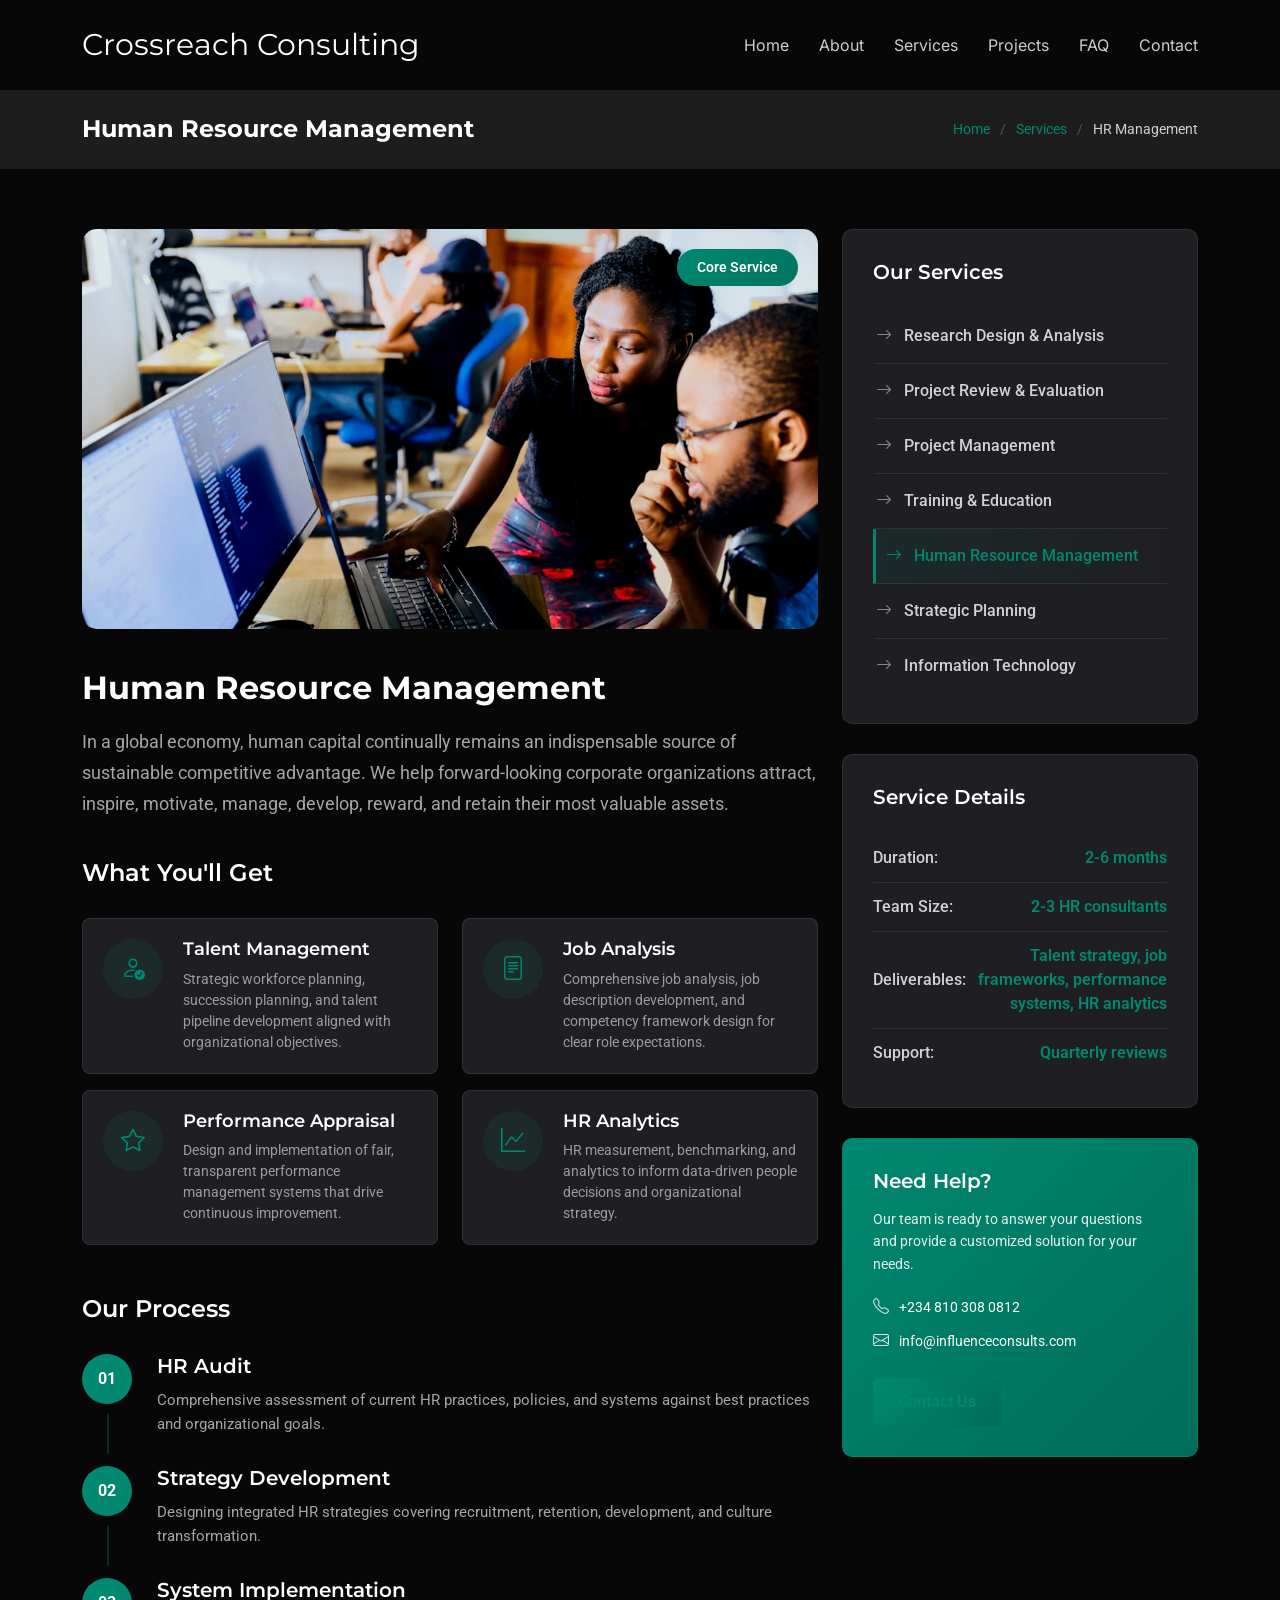
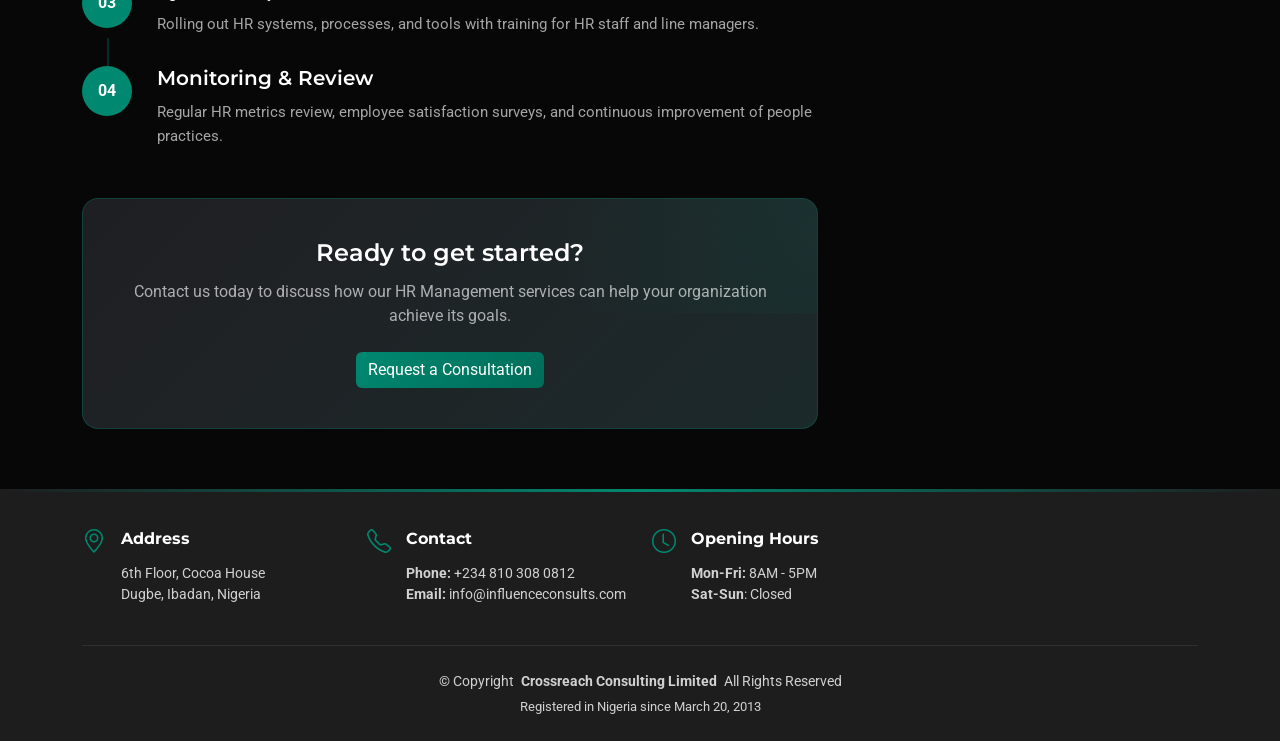
==== service-human-resource.html @ 824a0358 "first commit" ====
<!DOCTYPE html>
<html lang="en">

<head>
  <meta charset="utf-8">
  <meta content="width=device-width, initial-scale=1.0" name="viewport">
  <title>Human Resource Management | Crossreach Consulting Limited</title>
  <meta name="description" content="In a global economy, human capital continually remains an indispensable source of sustainable competitive advantage. We help forward-looking corporate organizat...">
  <meta name="keywords" content="consulting, hr management, Nigeria, capacity building, crossreach consulting">

  <!-- Favicons -->
  <link href="assets/img/favicon.png" rel="icon">
  <link href="assets/img/apple-touch-icon.png" rel="apple-touch-icon">

  <!-- Fonts -->
  <link href="https://fonts.googleapis.com" rel="preconnect">
  <link href="https://fonts.gstatic.com" rel="preconnect" crossorigin>
  <link href="https://fonts.googleapis.com/css2?family=Roboto:ital,wght@0,100;0,300;0,400;0,500;0,700;0,900;1,100;1,300;1,400;1,500;1,700;1,900&family=Montserrat:ital,wght@0,100;0,200;0,300;0,400;0,500;0,600;0,700;0,800;0,900;1,100;1,200;1,300;1,400;1,500;1,600;1,700;1,800;1,900&family=Inter:wght@100;200;300;400;500;600;700;800;900&display=swap" rel="stylesheet">

  <!-- Vendor CSS Files -->
  <link href="assets/vendor/bootstrap/css/bootstrap.min.css" rel="stylesheet">
  <link href="assets/vendor/bootstrap-icons/bootstrap-icons.css" rel="stylesheet">
  <link href="assets/vendor/aos/aos.css" rel="stylesheet">

  <!-- Main CSS File -->
  <link href="assets/css/main.css" rel="stylesheet">

</head>

<body class="service-details-page">
  <div id="scroll-progress"></div>

  <header id="header" class="header d-flex align-items-center sticky-top">
    <div class="container position-relative d-flex align-items-center justify-content-between">

      <a href="index.html" class="logo d-flex align-items-center me-auto me-xl-0">
        <h1 class="sitename">Crossreach Consulting</h1>
      </a>

      <nav id="navmenu" class="navmenu">
        <ul>
          <li><a href="index.html#hero">Home</a></li>
          <li><a href="index.html#about">About</a></li>
          <li><a href="index.html#services">Services</a></li>
          <li><a href="index.html#portfolio">Projects</a></li>
          <li><a href="index.html#faq">FAQ</a></li>
          <li><a href="index.html#contact">Contact</a></li>
        </ul>
        <i class="mobile-nav-toggle d-xl-none bi bi-list"></i>
      </nav>


    </div>
  </header>

  <main class="main">

    <!-- Page Title -->
    <div class="page-title light-background">
      <div class="container d-lg-flex justify-content-between align-items-center">
        <h1 class="mb-2 mb-lg-0">Human Resource Management</h1>
        <nav class="breadcrumbs">
          <ol>
            <li><a href="index.html">Home</a></li>
            <li><a href="index.html#services">Services</a></li>
            <li class="current">HR Management</li>
          </ol>
        </nav>
      </div>
    </div><!-- End Page Title -->

    <!-- Service Details Section -->
    <section id="service-details" class="service-details section">

      <div class="container" data-aos="fade-up" data-aos-delay="100">

        <div class="row gy-5">

          <div class="col-lg-8" data-aos="fade-up" data-aos-delay="200">
            <div class="service-hero">
              <img src="assets/img/about/about-nigerian-team.webp" alt="Human Resource Management" class="img-fluid">
              <div class="service-badge">
                <span>Core Service</span>
              </div>
            </div>

            <div class="service-content">
              <div class="service-header">
                <h2>Human Resource Management</h2>
                <p class="service-intro">In a global economy, human capital continually remains an indispensable source of sustainable competitive advantage. We help forward-looking corporate organizations attract, inspire, motivate, manage, develop, reward, and retain their most valuable assets.</p>
              </div>

              <div class="service-features">
                <h4>What You'll Get</h4>
                <div class="row gy-3">
                  <div class="col-md-6">
                    <div class="feature-item">
                      <div class="feature-icon">
                        <i class="bi bi-person-check"></i>
                      </div>
                      <div class="feature-content">
                        <h5>Talent Management</h5>
                        <p>Strategic workforce planning, succession planning, and talent pipeline development aligned with organizational objectives.</p>
                      </div>
                    </div>
                  </div>
                  <div class="col-md-6">
                    <div class="feature-item">
                      <div class="feature-icon">
                        <i class="bi bi-file-text"></i>
                      </div>
                      <div class="feature-content">
                        <h5>Job Analysis</h5>
                        <p>Comprehensive job analysis, job description development, and competency framework design for clear role expectations.</p>
                      </div>
                    </div>
                  </div>
                  <div class="col-md-6">
                    <div class="feature-item">
                      <div class="feature-icon">
                        <i class="bi bi-star"></i>
                      </div>
                      <div class="feature-content">
                        <h5>Performance Appraisal</h5>
                        <p>Design and implementation of fair, transparent performance management systems that drive continuous improvement.</p>
                      </div>
                    </div>
                  </div>
                  <div class="col-md-6">
                    <div class="feature-item">
                      <div class="feature-icon">
                        <i class="bi bi-graph-up"></i>
                      </div>
                      <div class="feature-content">
                        <h5>HR Analytics</h5>
                        <p>HR measurement, benchmarking, and analytics to inform data-driven people decisions and organizational strategy.</p>
                      </div>
                    </div>
                  </div>
                </div>
              </div>

              <div class="service-process">
                <h4>Our Process</h4>
                <div class="process-steps">
                  <div class="process-step">
                    <div class="step-number">01</div>
                    <div class="step-content">
                      <h5>HR Audit</h5>
                      <p>Comprehensive assessment of current HR practices, policies, and systems against best practices and organizational goals.</p>
                    </div>
                  </div>
                  <div class="process-step">
                    <div class="step-number">02</div>
                    <div class="step-content">
                      <h5>Strategy Development</h5>
                      <p>Designing integrated HR strategies covering recruitment, retention, development, and culture transformation.</p>
                    </div>
                  </div>
                  <div class="process-step">
                    <div class="step-number">03</div>
                    <div class="step-content">
                      <h5>System Implementation</h5>
                      <p>Rolling out HR systems, processes, and tools with training for HR staff and line managers.</p>
                    </div>
                  </div>
                  <div class="process-step">
                    <div class="step-number">04</div>
                    <div class="step-content">
                      <h5>Monitoring & Review</h5>
                      <p>Regular HR metrics review, employee satisfaction surveys, and continuous improvement of people practices.</p>
                    </div>
                  </div>
                </div>
              </div>

              <div class="service-cta" data-aos="fade-up" data-aos-delay="300">
                <div class="cta-inner">
                  <h4>Ready to get started?</h4>
                  <p>Contact us today to discuss how our HR Management services can help your organization achieve its goals.</p>
                  <a href="index.html#contact" class="btn btn-primary">Request a Consultation</a>
                </div>
              </div>
            </div>
          </div>

          <div class="col-lg-4" data-aos="fade-up" data-aos-delay="400">
            <div class="service-sidebar">

              <div class="service-menu">
                <h4>Our Services</h4>
                <div class="menu-list">
                  <a href="service-research-design.html" class="menu-item">
                    <i class="bi bi-arrow-right"></i>
                    <span>Research Design & Analysis</span>
                  </a>
                  <a href="service-project-review.html" class="menu-item">
                    <i class="bi bi-arrow-right"></i>
                    <span>Project Review & Evaluation</span>
                  </a>
                  <a href="service-project-management.html" class="menu-item">
                    <i class="bi bi-arrow-right"></i>
                    <span>Project Management</span>
                  </a>
                  <a href="service-training-education.html" class="menu-item">
                    <i class="bi bi-arrow-right"></i>
                    <span>Training & Education</span>
                  </a>
                  <a href="service-human-resource.html" class="menu-item active">
                    <i class="bi bi-arrow-right"></i>
                    <span>Human Resource Management</span>
                  </a>
                  <a href="service-strategic-planning.html" class="menu-item">
                    <i class="bi bi-arrow-right"></i>
                    <span>Strategic Planning</span>
                  </a>
                  <a href="service-information-technology.html" class="menu-item">
                    <i class="bi bi-arrow-right"></i>
                    <span>Information Technology</span>
                  </a>
                </div>
              </div>

              <div class="service-info">
                <h4>Service Details</h4>
                <div class="info-list">
                  <div class="info-item">
                    <span class="info-label">Duration:</span>
                    <span class="info-value">2-6 months</span>
                  </div>
                  <div class="info-item">
                    <span class="info-label">Team Size:</span>
                    <span class="info-value">2-3 HR consultants</span>
                  </div>
                  <div class="info-item">
                    <span class="info-label">Deliverables:</span>
                    <span class="info-value" style="text-align: right;">Talent strategy, job frameworks, performance systems, HR analytics</span>
                  </div>
                  <div class="info-item">
                    <span class="info-label">Support:</span>
                    <span class="info-value">Quarterly reviews</span>
                  </div>
                </div>
              </div>

              <div class="contact-card">
                <div class="contact-content">
                  <h4>Need Help?</h4>
                  <p>Our team is ready to answer your questions and provide a customized solution for your needs.</p>
                  <div class="contact-info">
                    <div class="contact-item">
                      <i class="bi bi-telephone"></i>
                      <span>+234 810 308 0812</span>
                    </div>
                    <div class="contact-item">
                      <i class="bi bi-envelope"></i>
                      <span>info@influenceconsults.com</span>
                    </div>
                  </div>
                  <a href="index.html#contact" class="btn btn-primary">Contact Us</a>
                </div>
              </div>

            </div>
          </div>

        </div>

      </div>

    </section><!-- /Service Details Section -->

  </main>

  <footer id="footer" class="footer light-background">

    <div class="container">
      <div class="row gy-3">
        <div class="col-lg-3 col-md-6 d-flex">
          <i class="bi bi-geo-alt icon"></i>
          <div class="address">
            <h4>Address</h4>
            <p>6th Floor, Cocoa House</p>
            <p>Dugbe, Ibadan, Nigeria</p>
            <p></p>
          </div>

        </div>

        <div class="col-lg-3 col-md-6 d-flex">
          <i class="bi bi-telephone icon"></i>
          <div>
            <h4>Contact</h4>
            <p>
              <strong>Phone:</strong> <span>+234 810 308 0812</span><br>
              <strong>Email:</strong> <span>info@influenceconsults.com</span><br>
            </p>
          </div>
        </div>

        <div class="col-lg-3 col-md-6 d-flex">
          <i class="bi bi-clock icon"></i>
          <div>
            <h4>Opening Hours</h4>
            <p>
              <strong>Mon-Fri:</strong> <span>8AM - 5PM</span><br>
              <strong>Sat-Sun</strong>: <span>Closed</span>
            </p>
          </div>
        </div>    </div>

    <div class="container copyright text-center mt-4">
      <p>© <span>Copyright</span> <strong class="px-1 sitename">Crossreach Consulting Limited</strong> <span>All Rights Reserved</span></p>
      <div class="credits">
        <span>Registered in Nigeria since March 20, 2013</span>
      </div>
    </div>

  </footer>

  <!-- Scroll Top -->
  <a href="#" id="scroll-top" class="scroll-top d-flex align-items-center justify-content-center"><i class="bi bi-arrow-up-short"></i></a>

  <!-- Preloader -->
  <div id="preloader"></div>

  <!-- Scroll Progress Bar Script -->
  <script>
    window.addEventListener('scroll', function() {
      const winScroll = document.body.scrollTop || document.documentElement.scrollTop;
      const height = document.documentElement.scrollHeight - document.documentElement.clientHeight;
      const scrolled = (winScroll / height) * 100;
      document.getElementById('scroll-progress').style.width = scrolled + '%';
    });
  </script>

  <!-- Vendor JS Files -->
  <script src="assets/vendor/bootstrap/js/bootstrap.bundle.min.js"></script>
  <script src="assets/vendor/aos/aos.js"></script>

  <!-- Main JS File -->
  <script src="assets/js/main.js"></script>

</body>
---- assets/css/main.css ----
/*--------------------------------------------------------------
# Font & Color Variables
# Help: 
--------------------------------------------------------------*/
/* Fonts */
:root {
  --default-font: "Roboto",  system-ui, -apple-system, "Segoe UI", Roboto, "Helvetica Neue", Arial, "Noto Sans", "Liberation Sans", sans-serif, "Apple Color Emoji", "Segoe UI Emoji", "Segoe UI Symbol", "Noto Color Emoji";
  --heading-font: "Montserrat",  sans-serif;
  --nav-font: "Inter",  sans-serif;
}

/* Global Colors - The following color variables are used throughout the website. Updating them here will change the color scheme of the entire website */
:root { 
  --background-color: #070708; /* Background color for the entire website, including individual sections */
  --default-color: rgba(255, 255, 255, 0.8); /* Default color used for the majority of the text content across the entire website */
  --heading-color: #ffffff; /* Color for headings, subheadings and title throughout the website */
  --accent-color: #008870; /* Accent color that represents your brand on the website. It's used for buttons, links, and other elements that need to stand out */
  --surface-color: #1f1f23; /* The surface color is used as a background of boxed elements within sections, such as cards, icon boxes, or other elements that require a visual separation from the global background. */
  --contrast-color: #ffffff; /* Contrast color for text, ensuring readability against backgrounds of accent, heading, or default colors. */
}

/* Nav Menu Colors - The following color variables are used specifically for the navigation menu. They are separate from the global colors to allow for more customization options */
:root {
  --nav-color: rgba(255, 255, 255, 0.8);  /* The default color of the main navmenu links */
  --nav-hover-color: #008870; /* Applied to main navmenu links when they are hovered over or active */
  --nav-mobile-background-color: #1f1f23; /* Used as the background color for mobile navigation menu */
  --nav-dropdown-background-color: #1f1f23; /* Used as the background color for dropdown items that appear when hovering over primary navigation items */
  --nav-dropdown-color: rgba(255, 255, 255, 0.8); /* Used for navigation links of the dropdown items in the navigation menu. */
  --nav-dropdown-hover-color: #008870; /* Similar to --nav-hover-color, this color is applied to dropdown navigation links when they are hovered over. */
}

/* Color Presets - These classes override global colors when applied to any section or element, providing reuse of the sam color scheme. */

.light-background {
  --background-color: #1d1d1e;
  --surface-color: #37373e;
}

.dark-background {
  --background-color: #060606;
  --default-color: #ffffff;
  --heading-color: #ffffff;
  --surface-color: #252525;
  --contrast-color: #ffffff;
}

/* Smooth scroll */
:root {
  scroll-behavior: smooth;
}

/*--------------------------------------------------------------
# General Styling & Shared Classes
--------------------------------------------------------------*/
body {
  color: var(--default-color);
  background-color: var(--background-color);
  font-family: var(--default-font);
}

a {
  color: var(--accent-color);
  text-decoration: none;
  transition: 0.3s;
}

a:hover {
  color: color-mix(in srgb, var(--accent-color), transparent 25%);
  text-decoration: none;
}

h1,
h2,
h3,
h4,
h5,
h6 {
  color: var(--heading-color);
  font-family: var(--heading-font);
}

/* PHP Email Form Messages
------------------------------*/
.php-email-form .error-message {
  display: none;
  background: #df1529;
  color: #ffffff;
  text-align: left;
  padding: 15px;
  margin-bottom: 24px;
  font-weight: 600;
}

.php-email-form .sent-message {
  display: none;
  color: #ffffff;
  background: #059652;
  text-align: center;
  padding: 15px;
  margin-bottom: 24px;
  font-weight: 600;
}

.php-email-form .loading {
  display: none;
  background: var(--surface-color);
  text-align: center;
  padding: 15px;
  margin-bottom: 24px;
}

.php-email-form .loading:before {
  content: "";
  display: inline-block;
  border-radius: 50%;
  width: 24px;
  height: 24px;
  margin: 0 10px -6px 0;
  border: 3px solid var(--accent-color);
  border-top-color: var(--surface-color);
  animation: php-email-form-loading 1s linear infinite;
}

@keyframes php-email-form-loading {
  0% {
    transform: rotate(0deg);
  }

  100% {
    transform: rotate(360deg);
  }
}

/*--------------------------------------------------------------
# Global Header
--------------------------------------------------------------*/
.header {
  --background-color: #070708;
  color: var(--default-color);
  background-color: var(--background-color);
  padding: 15px 0;
  transition: all 0.5s;
  z-index: 997;
}

.header .logo {
  line-height: 1;
}

.header .logo img {
  max-height: 36px;
  margin-right: 8px;
}

.header .logo h1 {
  font-size: 30px;
  margin: 0;
  font-weight: 400;
  color: var(--heading-color);
}

.header .header-social-links {
  padding-right: 15px;
}

.header .header-social-links a {
  color: color-mix(in srgb, var(--default-color), transparent 40%);
  padding-left: 6px;
  display: inline-block;
  transition: 0.3s;
  font-size: 16px;
}

.header .header-social-links a:hover {
  color: var(--accent-color);
}

.header .header-social-links a i {
  line-height: 0px;
}

@media (max-width: 1200px) {
  .header .logo {
    order: 1;
  }

  .header .header-social-links {
    order: 2;
  }

  .header .navmenu {
    order: 3;
  }
}

.scrolled .header {
  backdrop-filter: blur(10px);
  -webkit-backdrop-filter: blur(10px);
  border-bottom: 1px solid color-mix(in srgb, var(--default-color), transparent 80%);
}

/* Global Header on Scroll
------------------------------*/
.scrolled .header {
  --background-color: rgba(7, 7, 8, 0.8);
}

/*--------------------------------------------------------------
# Navigation Menu
--------------------------------------------------------------*/
/* Navmenu - Desktop */
@media (min-width: 1200px) {
  .navmenu {
    padding: 0;
  }

  .navmenu ul {
    margin: 0;
    padding: 0;
    display: flex;
    list-style: none;
    align-items: center;
  }

  .navmenu li {
    position: relative;
  }

  .navmenu a,
  .navmenu a:focus {
    color: var(--nav-color);
    padding: 18px 15px;
    font-size: 16px;
    font-family: var(--nav-font);
    font-weight: 400;
    display: flex;
    align-items: center;
    justify-content: space-between;
    white-space: nowrap;
    transition: 0.3s;
  }

  .navmenu a i,
  .navmenu a:focus i {
    font-size: 12px;
    line-height: 0;
    margin-left: 5px;
    transition: 0.3s;
  }

  .navmenu li:last-child a {
    padding-right: 0;
  }

  .navmenu li:hover>a,
  .navmenu .active,
  .navmenu .active:focus {
    color: var(--nav-hover-color);
  }

  .navmenu .dropdown ul {
    margin: 0;
    padding: 10px 0;
    background: var(--nav-dropdown-background-color);
    display: block;
    position: absolute;
    visibility: hidden;
    left: 14px;
    top: 130%;
    opacity: 0;
    transition: 0.3s;
    border-radius: 4px;
    z-index: 99;
    box-shadow: 0px 0px 30px rgba(0, 0, 0, 0.1);
  }

  .navmenu .dropdown ul li {
    min-width: 200px;
  }

  .navmenu .dropdown ul a {
    padding: 10px 20px;
    font-size: 15px;
    text-transform: none;
    color: var(--nav-dropdown-color);
  }

  .navmenu .dropdown ul a i {
    font-size: 12px;
  }

  .navmenu .dropdown ul a:hover,
  .navmenu .dropdown ul .active:hover,
  .navmenu .dropdown ul li:hover>a {
    color: var(--nav-dropdown-hover-color);
  }

  .navmenu .dropdown:hover>ul {
    opacity: 1;
    top: 100%;
    visibility: visible;
  }

  .navmenu .dropdown .dropdown ul {
    top: 0;
    left: -90%;
    visibility: hidden;
  }

  .navmenu .dropdown .dropdown:hover>ul {
    opacity: 1;
    top: 0;
    left: -100%;
    visibility: visible;
  }
}

/* Navmenu - Mobile */
@media (max-width: 1199px) {
  .mobile-nav-toggle {
    color: var(--nav-color);
    font-size: 28px;
    line-height: 0;
    margin-right: 10px;
    cursor: pointer;
    transition: color 0.3s;
  }

  .navmenu {
    padding: 0;
    z-index: 9997;
  }

  .navmenu ul {
    display: none;
    list-style: none;
    position: absolute;
    inset: 60px 20px 20px 20px;
    padding: 10px 0;
    margin: 0;
    border-radius: 6px;
    background-color: var(--nav-mobile-background-color);
    overflow-y: auto;
    transition: 0.3s;
    z-index: 9998;
    box-shadow: 0px 0px 30px rgba(0, 0, 0, 0.1);
  }

  .navmenu a,
  .navmenu a:focus {
    color: var(--nav-dropdown-color);
    padding: 10px 20px;
    font-family: var(--nav-font);
    font-size: 17px;
    font-weight: 500;
    display: flex;
    align-items: center;
    justify-content: space-between;
    white-space: nowrap;
    transition: 0.3s;
  }

  .navmenu a i,
  .navmenu a:focus i {
    font-size: 12px;
    line-height: 0;
    margin-left: 5px;
    width: 30px;
    height: 30px;
    display: flex;
    align-items: center;
    justify-content: center;
    border-radius: 50%;
    transition: 0.3s;
    background-color: color-mix(in srgb, var(--accent-color), transparent 90%);
  }

  .navmenu a i:hover,
  .navmenu a:focus i:hover {
    background-color: var(--accent-color);
    color: var(--contrast-color);
  }

  .navmenu a:hover,
  .navmenu .active,
  .navmenu .active:focus {
    color: var(--nav-dropdown-hover-color);
  }

  .navmenu .active i,
  .navmenu .active:focus i {
    background-color: var(--accent-color);
    color: var(--contrast-color);
    transform: rotate(180deg);
  }

  .navmenu .dropdown ul {
    position: static;
    display: none;
    z-index: 99;
    padding: 10px 0;
    margin: 10px 20px;
    background-color: var(--nav-dropdown-background-color);
    border: 1px solid color-mix(in srgb, var(--default-color), transparent 90%);
    box-shadow: none;
    transition: all 0.5s ease-in-out;
  }

  .navmenu .dropdown ul ul {
    background-color: rgba(33, 37, 41, 0.1);
  }

  .navmenu .dropdown>.dropdown-active {
    display: block;
    background-color: rgba(33, 37, 41, 0.03);
  }

  .mobile-nav-active {
    overflow: hidden;
  }

  .mobile-nav-active .mobile-nav-toggle {
    color: #fff;
    position: absolute;
    font-size: 32px;
    top: 15px;
    right: 15px;
    margin-right: 0;
    z-index: 9999;
  }

  .mobile-nav-active .navmenu {
    position: fixed;
    overflow: hidden;
    inset: 0;
    background: rgba(33, 37, 41, 0.8);
    transition: 0.3s;
  }

  .mobile-nav-active .navmenu>ul {
    display: block;
  }
}

/*--------------------------------------------------------------
# Global Footer
--------------------------------------------------------------*/
.footer {
  color: var(--default-color);
  background-color: var(--background-color);
  font-size: 14px;
  padding: 40px 0 0 0;
  position: relative;
}

.footer .icon {
  color: var(--accent-color);
  margin-right: 15px;
  font-size: 24px;
  line-height: 0;
}

.footer h4 {
  font-size: 16px;
  font-weight: 700;
  margin-bottom: 15px;
}

.footer .address p {
  margin-bottom: 0px;
}

.footer .social-links a {
  display: flex;
  align-items: center;
  justify-content: center;
  width: 40px;
  height: 40px;
  border-radius: 50%;
  border: 1px solid color-mix(in srgb, var(--default-color), transparent 50%);
  font-size: 16px;
  color: color-mix(in srgb, var(--default-color), transparent 50%);
  margin-right: 10px;
  transition: 0.3s;
}

.footer .social-links a:hover {
  color: var(--accent-color);
  border-color: var(--accent-color);
}

.footer .copyright {
  padding: 25px 0;
  border-top: 1px solid color-mix(in srgb, var(--default-color), transparent 90%);
}

.footer .copyright p {
  margin-bottom: 0;
}

.footer .credits {
  margin-top: 5px;
  font-size: 13px;
}

/*--------------------------------------------------------------
# Preloader
--------------------------------------------------------------*/
#preloader {
  position: fixed;
  inset: 0;
  z-index: 999999;
  overflow: hidden;
  background: var(--background-color);
  transition: all 0.6s ease-out;
}

#preloader:before {
  content: "";
  position: fixed;
  top: calc(50% - 30px);
  left: calc(50% - 30px);
  border: 6px solid #ffffff;
  border-color: var(--accent-color) transparent var(--accent-color) transparent;
  border-radius: 50%;
  width: 60px;
  height: 60px;
  animation: animate-preloader 1.5s linear infinite;
}

@keyframes animate-preloader {
  0% {
    transform: rotate(0deg);
  }

  100% {
    transform: rotate(360deg);
  }
}

/*--------------------------------------------------------------
# Scroll Top Button
--------------------------------------------------------------*/
.scroll-top {
  position: fixed;
  visibility: hidden;
  opacity: 0;
  right: 15px;
  bottom: -15px;
  z-index: 99999;
  background-color: var(--accent-color);
  width: 44px;
  height: 44px;
  border-radius: 50px;
  transition: all 0.4s;
}

.scroll-top i {
  font-size: 24px;
  color: var(--contrast-color);
  line-height: 0;
}

.scroll-top:hover {
  background-color: color-mix(in srgb, var(--accent-color), transparent 20%);
  color: var(--contrast-color);
}

.scroll-top.active {
  visibility: visible;
  opacity: 1;
  bottom: 15px;
}

/*--------------------------------------------------------------
# Disable aos animation delay on mobile devices
--------------------------------------------------------------*/
@media screen and (max-width: 768px) {
  [data-aos-delay] {
    transition-delay: 0 !important;
  }
}

/*--------------------------------------------------------------
# Global Page Titles & Breadcrumbs
--------------------------------------------------------------*/
.page-title {
  color: var(--default-color);
  background-color: var(--background-color);
  padding: 25px 0;
  position: relative;
}

.page-title h1 {
  font-size: 24px;
  font-weight: 700;
}

.page-title .breadcrumbs ol {
  display: flex;
  flex-wrap: wrap;
  list-style: none;
  padding: 0;
  margin: 0;
  font-size: 14px;
  font-weight: 400;
}

.page-title .breadcrumbs ol li+li {
  padding-left: 10px;
}

.page-title .breadcrumbs ol li+li::before {
  content: "/";
  display: inline-block;
  padding-right: 10px;
  color: color-mix(in srgb, var(--default-color), transparent 70%);
}

/*--------------------------------------------------------------
# Global Sections
--------------------------------------------------------------*/
section,
.section {
  color: var(--default-color);
  background-color: var(--background-color);
  padding: 60px 0;
  scroll-margin-top: 90px;
  overflow: clip;
}

@media (max-width: 1199px) {

  section,
  .section {
    scroll-margin-top: 66px;
  }
}

/*--------------------------------------------------------------
# Global Section Titles
--------------------------------------------------------------*/
.section-title {
  text-align: center;
  padding: 30px 0;
  margin-bottom: 30px;
  position: relative;
}

.section-title h2 {
  font-size: 32px;
  font-weight: 700;
  text-transform: uppercase;
  margin-bottom: 20px;
  padding-bottom: 0;
  position: relative;
  z-index: 2;
}

.section-title span {
  position: absolute;
  top: 4px;
  color: color-mix(in srgb, var(--heading-color), transparent 95%);
  left: 0;
  right: 0;
  z-index: 1;
  font-weight: 700;
  font-size: 52px;
  text-transform: uppercase;
  line-height: 1;
}

.section-title p {
  margin-bottom: 0;
  position: relative;
  z-index: 2;
}

@media (max-width: 575px) {
  .section-title h2 {
    font-size: 28px;
    margin-bottom: 15px;
  }

  .section-title span {
    font-size: 38px;
  }
}

/*--------------------------------------------------------------
# Hero Section
--------------------------------------------------------------*/
.hero {
  position: relative;
  min-height: 100vh;
  display: flex;
  align-items: center;
  padding: 80px;
  overflow: hidden;
}

.hero .hero-background {
  position: absolute;
  top: 0;
  left: 0;
  width: 100%;
  height: 100%;
  background: linear-gradient(135deg, color-mix(in srgb, var(--accent-color), transparent 95%) 0%, color-mix(in srgb, var(--heading-color), transparent 97%) 100%);
  z-index: -2;
}

.hero .hero-background::before {
  content: "";
  position: absolute;
  top: 0;
  left: 0;
  width: 100%;
  height: 100%;
  background-image: url("../img/bg/abstract-bg-3.webp");
  background-size: cover;
  background-position: center;
  opacity: 0.1;
  z-index: -1;
}

.hero .hero-overlay {
  position: absolute;
  top: 0;
  left: 0;
  width: 100%;
  height: 100%;
  background: radial-gradient(circle at 30% 20%, color-mix(in srgb, var(--accent-color), transparent 90%) 0%, transparent 50%);
  z-index: -1;
}

.hero .hero-content {
  margin-bottom: 4rem;
}

.hero .hero-content h1 {
  font-size: 4rem;
  font-weight: 800;
  margin-bottom: 2rem;
  line-height: 1.1;
  color: var(--heading-color);
  letter-spacing: -0.02em;
}

@media (max-width: 992px) {
  .hero .hero-content h1 {
    font-size: 3rem;
  }
}

@media (max-width: 768px) {
  .hero .hero-content h1 {
    font-size: 2.5rem;
  }
}

@media (max-width: 576px) {
  .hero .hero-content h1 {
    font-size: 2rem;
  }
}

.hero .hero-content p {
  font-size: 1.25rem;
  margin-bottom: 2.5rem;
  color: color-mix(in srgb, var(--default-color), transparent 20%);
  line-height: 1.6;
  max-width: 600px;
  margin-left: auto;
  margin-right: auto;
}

@media (max-width: 768px) {
  .hero .hero-content p {
    font-size: 1.1rem;
  }
}

.hero .hero-content .hero-btns {
  display: flex;
  gap: 1.5rem;
  justify-content: center;
  align-items: center;
}

@media (max-width: 576px) {
  .hero .hero-content .hero-btns {
    flex-direction: column;
    gap: 1rem;
  }
}

.hero .hero-content .hero-btns .btn {
  padding: 15px 35px;
  font-weight: 600;
  border-radius: 50px;
  transition: all 0.3s ease;
  font-size: 1rem;
  text-transform: uppercase;
  letter-spacing: 0.5px;
}

@media (max-width: 576px) {
  .hero .hero-content .hero-btns .btn {
    width: 100%;
    max-width: 280px;
  }
}

.hero .hero-content .hero-btns .btn-primary {
  background-color: var(--accent-color);
  border-color: var(--accent-color);
  color: var(--contrast-color);
  box-shadow: 0 8px 25px color-mix(in srgb, var(--accent-color), transparent 70%);
}

.hero .hero-content .hero-btns .btn-primary:hover {
  background-color: color-mix(in srgb, var(--accent-color), #000 15%);
  border-color: color-mix(in srgb, var(--accent-color), #000 15%);
  transform: translateY(-2px);
  box-shadow: 0 12px 35px color-mix(in srgb, var(--accent-color), transparent 60%);
}

.hero .hero-content .hero-btns .btn-outline {
  background-color: transparent;
  border: 2px solid var(--default-color);
  color: var(--default-color);
  display: flex;
  align-items: center;
  gap: 0.5rem;
}

.hero .hero-content .hero-btns .btn-outline i {
  font-size: 1.2rem;
}

.hero .hero-content .hero-btns .btn-outline:hover {
  transform: translateY(-2px);
}

.hero .hero-image-container {
  margin-bottom: 4rem;
  position: relative;
}

.hero .hero-image-container .hero-image {
  position: relative;
  border-radius: 25px;
  overflow: hidden;
  box-shadow: 0 25px 60px color-mix(in srgb, var(--default-color), transparent 85%);
}

.hero .hero-image-container .hero-image img {
  width: 100%;
  height: auto;
  border-radius: 25px;
  transition: transform 0.6s ease;
}

.hero .hero-image-container .hero-image img:hover {
  transform: scale(1.05);
}

.hero .hero-image-container .hero-image .image-decoration {
  position: absolute;
  top: -20px;
  right: -20px;
  width: 80px;
  height: 80px;
  background: linear-gradient(45deg, var(--accent-color), color-mix(in srgb, var(--accent-color), #fff 30%));
  border-radius: 50%;
  opacity: 0.8;
  z-index: 1;
}

.hero .hero-image-container .hero-image .image-decoration::before {
  content: "";
  position: absolute;
  top: 50%;
  left: 50%;
  transform: translate(-50%, -50%);
  width: 40px;
  height: 40px;
  border: 3px solid var(--contrast-color);
  border-radius: 50%;
}

@media (max-width: 768px) {
  .hero .hero-image-container .hero-image .image-decoration {
    width: 60px;
    height: 60px;
    top: -15px;
    right: -15px;
  }

  .hero .hero-image-container .hero-image .image-decoration::before {
    width: 30px;
    height: 30px;
  }
}

.hero .hero-stats {
  display: grid;
  grid-template-columns: repeat(auto-fit, minmax(200px, 1fr));
  gap: 2rem;
  text-align: center;
}

@media (max-width: 768px) {
  .hero .hero-stats {
    grid-template-columns: repeat(2, 1fr);
    gap: 1.5rem;
  }
}

@media (max-width: 576px) {
  .hero .hero-stats {
    grid-template-columns: 1fr;
  }
}

.hero .hero-stats .stat-item {
  padding: 2rem 1rem;
  background-color: var(--surface-color);
  border-radius: 15px;
  box-shadow: 0 10px 30px color-mix(in srgb, var(--default-color), transparent 90%);
  transition: all 0.3s ease;
  border: 1px solid color-mix(in srgb, var(--default-color), transparent 90%);
}

.hero .hero-stats .stat-item:hover {
  transform: translateY(-5px);
  box-shadow: 0 20px 45px color-mix(in srgb, var(--default-color), transparent 85%);
}

.hero .hero-stats .stat-item .stat-icon {
  width: 60px;
  height: 60px;
  background: linear-gradient(135deg, var(--accent-color), color-mix(in srgb, var(--accent-color), #fff 20%));
  border-radius: 50%;
  display: flex;
  align-items: center;
  justify-content: center;
  margin: 0 auto 1rem;
}

.hero .hero-stats .stat-item .stat-icon i {
  font-size: 1.5rem;
  color: var(--contrast-color);
}

.hero .hero-stats .stat-item h3 {
  font-size: 2.5rem;
  font-weight: 800;
  color: var(--heading-color);
  margin-bottom: 0.5rem;
  line-height: 1;
}

@media (max-width: 768px) {
  .hero .hero-stats .stat-item h3 {
    font-size: 2rem;
  }
}

.hero .hero-stats .stat-item p {
  font-size: 0.95rem;
  margin-bottom: 0;
  color: color-mix(in srgb, var(--default-color), transparent 30%);
  font-weight: 500;
}

@media (max-width: 992px) {
  .hero {
    padding: 100px 0 60px;
    min-height: auto;
  }

  .hero .hero-content {
    margin-bottom: 3rem;
  }

  .hero .hero-content h1 {
    margin-bottom: 1.5rem;
  }

  .hero .hero-content p {
    margin-bottom: 2rem;
  }

  .hero .hero-image-container {
    margin-bottom: 3rem;
  }
}

/*--------------------------------------------------------------
# About Section
--------------------------------------------------------------*/
.about .image-wrapper {
  position: relative;
}

.about .image-wrapper .image-box {
  position: relative;
  border-radius: 20px;
  overflow: hidden;
  box-shadow: 0 15px 35px rgba(0, 0, 0, 0.1);
}

.about .image-wrapper .image-box img {
  transition: 0.5s transform;
}

.about .image-wrapper .image-box:hover img {
  transform: scale(1.05);
}

.about .image-wrapper .experience-box {
  position: absolute;
  bottom: -30px;
  right: 30px;
  background-color: var(--accent-color);
  color: var(--contrast-color);
  padding: 25px;
  border-radius: 15px;
  text-align: center;
  box-shadow: 0 10px 30px color-mix(in srgb, var(--accent-color), transparent 70%);
}

.about .image-wrapper .experience-box .years {
  font-size: 2.5rem;
  font-weight: 700;
  line-height: 1;
  font-family: var(--heading-font);
}

.about .image-wrapper .experience-box .text {
  font-size: 0.9rem;
  margin-top: 5px;
  line-height: 1.2;
}

.about .content {
  padding-left: 2rem;
}

@media (max-width: 991.98px) {
  .about .content {
    padding-left: 0;
    margin-top: 10px;
  }
}

.about .content .section-header {
  margin-bottom: 2rem;
}

.about .content .section-header .subtitle {
  display: inline-block;
  background-color: color-mix(in srgb, var(--accent-color), transparent 90%);
  color: var(--accent-color);
  padding: 5px 15px;
  border-radius: 50px;
  font-size: 0.9rem;
  margin-bottom: 1rem;
}

.about .content .section-header h2 {
  font-size: 2.5rem;
  margin-bottom: 0;
  font-weight: 700;
}

@media (max-width: 767.98px) {
  .about .content .section-header h2 {
    font-size: 2rem;
  }
}

.about .content .highlight-text {
  font-size: 1.1rem;
  color: color-mix(in srgb, var(--heading-color), transparent 20%);
  margin-bottom: 2rem;
  font-weight: 500;
}

.about .content .features-list {
  margin-bottom: 2.5rem;
}

.about .content .features-list .feature-item {
  display: flex;
  gap: 1.5rem;
  margin-bottom: 2rem;
}

.about .content .features-list .feature-item:last-child {
  margin-bottom: 0;
}

.about .content .features-list .feature-item .icon-box {
  flex-shrink: 0;
  width: 50px;
  height: 50px;
  border-radius: 12px;
  background-color: color-mix(in srgb, var(--accent-color), transparent 92%);
  color: var(--accent-color);
  display: flex;
  align-items: center;
  justify-content: center;
  font-size: 1.5rem;
  transition: 0.3s;
}

.about .content .features-list .feature-item .icon-box:hover {
  background-color: var(--accent-color);
  color: var(--contrast-color);
  transform: translateY(-5px);
}

.about .content .features-list .feature-item .text h4 {
  font-size: 1.2rem;
  margin-bottom: 0.5rem;
  font-weight: 600;
}

.about .content .features-list .feature-item .text p {
  margin-bottom: 0;
  color: color-mix(in srgb, var(--default-color), transparent 20%);
}

/*--------------------------------------------------------------
# Services Section
--------------------------------------------------------------*/
.services .services-container {
  margin-bottom: 60px;
}

.services .services-container .service-item {
  display: flex;
  background-color: var(--surface-color);
  border-radius: 16px;
  overflow: hidden;
  position: relative;
  box-shadow: 0 10px 30px color-mix(in srgb, var(--accent-color), transparent 92%);
  transition: all 0.4s ease;
  height: 100%;
}

.services .services-container .service-item:hover {
  transform: translateY(-8px);
  box-shadow: 0 15px 40px color-mix(in srgb, var(--accent-color), transparent 85%);
}

.services .services-container .service-item:hover .service-icon {
  background-color: var(--accent-color);
  color: var(--contrast-color);
}

.services .services-container .service-item:hover .service-link {
  color: var(--accent-color);
}

.services .services-container .service-item:hover .service-link i {
  transform: translateX(5px);
}

.services .services-container .service-item .service-icon {
  flex: 0 0 90px;
  display: flex;
  align-items: center;
  justify-content: center;
  background-color: color-mix(in srgb, var(--accent-color), transparent 90%);
  color: var(--accent-color);
  font-size: 2rem;
  transition: all 0.3s ease;
}

.services .services-container .service-item .service-content {
  padding: 30px;
  position: relative;
}

.services .services-container .service-item .service-number {
  position: absolute;
  top: 20px;
  right: 20px;
  font-size: 4rem;
  font-weight: 800;
  color: color-mix(in srgb, var(--heading-color), transparent 90%);
  line-height: 1;
  opacity: 0.5;
  z-index: 1;
}

.services .services-container .service-item .service-title {
  font-size: 1.4rem;
  font-weight: 700;
  margin-bottom: 15px;
  color: var(--heading-color);
  position: relative;
  z-index: 2;
}

.services .services-container .service-item .service-text {
  font-size: 0.95rem;
  line-height: 1.7;
  margin-bottom: 20px;
  color: color-mix(in srgb, var(--default-color), transparent 20%);
  position: relative;
  z-index: 2;
}

.services .services-container .service-item .service-link {
  display: inline-flex;
  align-items: center;
  gap: 8px;
  font-weight: 600;
  font-size: 0.9rem;
  color: color-mix(in srgb, var(--accent-color), transparent 20%);
  transition: all 0.3s ease;
  position: relative;
  z-index: 2;
}

.services .services-container .service-item .service-link i {
  transition: transform 0.3s ease;
}

@media (max-width: 768px) {
  .services {
    padding: 60px 0;
  }

  .services .services-container .service-item {
    flex-direction: column;
  }

  .services .services-container .service-item .service-icon {
    flex: 0 0 auto;
    height: 80px;
    width: 100%;
  }
}

/*--------------------------------------------------------------
# Steps Section
--------------------------------------------------------------*/
.steps .process-container {
  max-width: 800px;
  margin: 0 auto;
  padding: 2rem 0;
}

.steps .process-item {
  display: flex;
  flex-direction: column;
  align-items: center;
  position: relative;
  padding-bottom: 2.5rem;
}

.steps .process-item:last-child {
  padding-bottom: 0;
}

.steps .process-item .content {
  width: 100%;
  position: relative;
  background: linear-gradient(145deg, color-mix(in srgb, var(--accent-color), transparent 95%), var(--surface-color));
  border: 2px solid color-mix(in srgb, var(--accent-color), transparent 85%);
  border-radius: 20px;
  transition: transform 0.3s ease, box-shadow 0.3s ease;
}

.steps .process-item .content:hover {
  transform: translateX(10px);
  box-shadow: -8px 8px 25px rgba(0, 0, 0, 0.1);
}

.steps .process-item .content:hover .step-icon {
  background: linear-gradient(135deg, color-mix(in srgb, var(--accent-color), transparent 15%), var(--accent-color));
  transform: rotate(10deg);
}

.steps .process-item .content:hover .step-number {
  transform: translateX(-5px);
  opacity: 1;
}

.steps .process-item .step-number {
  position: absolute;
  left: -30px;
  top: 50%;
  transform: translateY(-50%);
  font-size: 4rem;
  font-weight: 800;
  color: var(--accent-color);
  font-family: var(--heading-font);
  line-height: 1;
  opacity: 0.2;
  transition: transform 0.3s ease, opacity 0.3s ease;
}

.steps .process-item .card-body {
  padding: 2rem;
  display: flex;
  align-items: flex-start;
  gap: 2rem;
}

.steps .process-item .step-icon {
  flex-shrink: 0;
  width: 70px;
  height: 70px;
  background-color: var(--accent-color);
  border-radius: 15px;
  display: grid;
  place-items: center;
  transition: all 0.3s ease;
  box-shadow: 0 5px 15px color-mix(in srgb, var(--accent-color), transparent 70%);
}

.steps .process-item .step-icon i {
  font-size: 2rem;
  color: var(--contrast-color);
}

.steps .process-item .step-content h3 {
  color: var(--heading-color);
  font-size: 1.5rem;
  margin-bottom: 0.75rem;
  font-weight: 600;
}

.steps .process-item .step-content p {
  color: color-mix(in srgb, var(--default-color), transparent 25%);
  font-size: 0.95rem;
  line-height: 1.6;
  margin: 0;
}

.steps .process-item .arrow {
  color: color-mix(in srgb, var(--accent-color), transparent 50%);
  margin: 1rem 0;
  width: 100px;
  height: 100px;
  opacity: 0.7;
}

@media (max-width: 767.98px) {
  .steps .process-container {
    padding: 1rem 0;
  }

  .steps .process-item {
    padding-bottom: 2rem;
  }

  .steps .process-item .content {
    border-width: 1px;
  }

  .steps .process-item .content:hover {
    transform: translateY(-5px);
  }

  .steps .process-item .step-number {
    font-size: 3rem;
    left: 50%;
    top: -1.5rem;
    transform: translateX(-50%);
  }

  .steps .process-item .step-number:hover {
    transform: translateX(-50%);
  }

  .steps .process-item .card-body {
    padding: 2rem 1.5rem 1.5rem;
    flex-direction: column;
    align-items: center;
    text-align: center;
    gap: 1rem;
  }

  .steps .process-item .step-icon {
    width: 60px;
    height: 60px;
    border-radius: 12px;
  }

  .steps .process-item .step-icon i {
    font-size: 1.75rem;
  }

  .steps .process-item .step-content h3 {
    font-size: 1.25rem;
  }

  .steps .process-item .arrow {
    height: 60px;
    margin: 0.5rem 0;
  }
}

/*--------------------------------------------------------------
# Portfolio Section
--------------------------------------------------------------*/
.portfolio .portfolio-filters-wrapper {
  text-align: center;
  margin-bottom: 80px;
}

.portfolio .portfolio-filters {
  display: inline-flex;
  align-items: center;
  gap: 40px;
  padding: 0;
  margin: 0;
  list-style: none;
  position: relative;
}

.portfolio .portfolio-filters::after {
  content: "";
  position: absolute;
  bottom: -8px;
  left: 0;
  width: 100%;
  height: 1px;
  background: color-mix(in srgb, var(--default-color), transparent 90%);
}

.portfolio .portfolio-filters li {
  position: relative;
  cursor: pointer;
  padding: 12px 0;
  font-size: 15px;
  font-weight: 400;
  color: color-mix(in srgb, var(--default-color), transparent 30%);
  transition: all 0.4s ease-out;
  letter-spacing: 0.5px;
}

.portfolio .portfolio-filters li::after {
  content: "";
  position: absolute;
  bottom: -8px;
  left: 50%;
  width: 0;
  height: 2px;
  background: var(--accent-color);
  transition: all 0.4s ease-out;
  transform: translateX(-50%);
}

.portfolio .portfolio-filters li:hover {
  color: var(--default-color);
}

.portfolio .portfolio-filters li.filter-active {
  color: var(--default-color);
}

.portfolio .portfolio-filters li.filter-active::after {
  width: 100%;
}

@media (max-width: 768px) {
  .portfolio .portfolio-filters {
    flex-wrap: wrap;
    gap: 20px;
    justify-content: center;
  }
}

.portfolio .portfolio-card {
  background: var(--surface-color);
  transition: all 0.4s ease-out;
  overflow: hidden;
}

.portfolio .portfolio-card:hover {
  transform: translateY(-8px);
}

.portfolio .portfolio-card:hover .image-container img {
  transform: scale(1.05);
}

.portfolio .portfolio-card:hover .overlay {
  opacity: 1;
  visibility: visible;
}

.portfolio .portfolio-card:hover .content h3 {
  color: var(--accent-color);
}

.portfolio .image-container {
  position: relative;
  overflow: hidden;
  aspect-ratio: 4/3;
  border-radius: 8px;
}

.portfolio .image-container img {
  width: 100%;
  height: 100%;
  object-fit: cover;
  transition: transform 0.6s ease-out;
}

.portfolio .image-container .overlay {
  position: absolute;
  top: 0;
  left: 0;
  right: 0;
  bottom: 0;
  background: color-mix(in srgb, var(--accent-color), transparent 50%);
  display: flex;
  align-items: center;
  justify-content: center;
  opacity: 0;
  visibility: hidden;
  transition: all 0.4s ease-out;
  backdrop-filter: blur(2px);
}

.portfolio .image-container .overlay-content {
  display: flex;
  gap: 20px;
  transform: translateY(20px);
  transition: transform 0.4s ease-out 0.1s;
}

.portfolio .portfolio-card:hover .image-container .overlay-content {
  transform: translateY(0);
}

.portfolio .image-container .overlay-content a {
  width: 50px;
  height: 50px;
  background: var(--surface-color);
  color: var(--heading-color);
  display: flex;
  align-items: center;
  justify-content: center;
  border-radius: 50%;
  transition: all 0.3s ease;
  font-size: 18px;
}

.portfolio .image-container .overlay-content a:hover {
  background: var(--accent-color);
  color: var(--contrast-color);
  transform: scale(1.1);
}

.portfolio .content {
  padding: 30px 0;
  text-align: center;
}

.portfolio .content h3 {
  font-size: 20px;
  font-weight: 400;
  margin-bottom: 8px;
  transition: color 0.3s ease;
  letter-spacing: 0.5px;
}

.portfolio .content p {
  color: color-mix(in srgb, var(--default-color), transparent 40%);
  font-size: 14px;
  line-height: 1.6;
  margin: 0;
  letter-spacing: 0.3px;
}

@media (min-width: 992px) {
  .portfolio .portfolio-grid {
    grid-template-columns: repeat(3, 1fr);
  }
}

@media (min-width: 1200px) {
  .portfolio .portfolio-grid {
    grid-template-columns: repeat(4, 1fr);
    gap: 50px;
  }
}

/*--------------------------------------------------------------
# Faq Section
--------------------------------------------------------------*/
.faq .section-header h2 {
  font-size: 2.5rem;
  font-weight: 700;
  color: var(--heading-color);
  margin-bottom: 1rem;
}

.faq .section-header .lead {
  font-size: 1.1rem;
  color: color-mix(in srgb, var(--default-color), transparent 25%);
  line-height: 1.6;
}

.faq .faq-wrapper {
  max-width: 800px;
  margin: 0 auto;
}

.faq .faq-item {
  border-left: 4px solid transparent;
  border-radius: 10px;
  background: var(--surface-color);
  box-shadow: 0 5px 20px rgba(0, 0, 0, 0.08);
  margin-bottom: 1.5rem;
  transition: all 0.3s ease;
  overflow: hidden;
}

.faq .faq-item:last-child {
  margin-bottom: 0;
}

.faq .faq-item:hover {
  transform: translateY(-2px);
  box-shadow: 0 8px 25px rgba(0, 0, 0, 0.15);
  border-left-color: color-mix(in srgb, var(--accent-color), transparent 50%);
}

.faq .faq-item.faq-active {
  border-left-color: var(--accent-color);
}

.faq .faq-item.faq-active .faq-header .faq-icon {
  background: var(--accent-color);
  color: var(--contrast-color);
}

.faq .faq-item.faq-active .faq-header h4 {
  color: var(--accent-color);
}

.faq .faq-item.faq-active .faq-header .faq-toggle {
  background: var(--accent-color);
  color: var(--contrast-color);
}

.faq .faq-item.faq-active .faq-header .faq-toggle i.bi-plus {
  display: none;
}

.faq .faq-item.faq-active .faq-header .faq-toggle i.bi-dash {
  display: block;
}

.faq .faq-item.faq-active .faq-content {
  grid-template-rows: 1fr;
  visibility: visible;
  opacity: 1;
}

.faq .faq-item:not(.faq-active) .faq-header .faq-toggle i.bi-plus {
  display: block;
}

.faq .faq-item:not(.faq-active) .faq-header .faq-toggle i.bi-dash {
  display: none;
}

.faq .faq-item .faq-header {
  display: flex;
  align-items: center;
  padding: 25px;
  cursor: pointer;
  gap: 20px;
}

.faq .faq-item .faq-header .faq-icon {
  flex-shrink: 0;
  width: 50px;
  height: 50px;
  border-radius: 50%;
  background: color-mix(in srgb, var(--accent-color), transparent 85%);
  display: flex;
  align-items: center;
  justify-content: center;
  color: var(--accent-color);
  font-size: 20px;
  transition: all 0.3s ease;
}

.faq .faq-item .faq-header h4 {
  flex: 1;
  margin: 0;
  font-size: 1.1rem;
  font-weight: 600;
  color: var(--heading-color);
  transition: color 0.3s ease;
  line-height: 1.4;
}

.faq .faq-item .faq-header .faq-toggle {
  flex-shrink: 0;
  width: 35px;
  height: 35px;
  border-radius: 50%;
  background: color-mix(in srgb, var(--default-color), transparent 85%);
  display: flex;
  align-items: center;
  justify-content: center;
  color: var(--default-color);
  font-size: 16px;
  transition: all 0.3s ease;
  position: relative;
}

.faq .faq-item .faq-header .faq-toggle i {
  position: absolute;
  transition: all 0.3s ease;
}

.faq .faq-item .faq-header .faq-toggle:hover {
  background: var(--accent-color);
  color: var(--contrast-color);
}

.faq .faq-item .faq-content {
  display: grid;
  grid-template-rows: 0fr;
  transition: 0.3s ease-in-out;
  visibility: hidden;
  opacity: 0;
}

.faq .faq-item .faq-content .content-inner {
  padding: 0 25px 25px 25px;
  overflow: hidden;
}

.faq .faq-item .faq-content .content-inner p {
  margin: 0;
  color: color-mix(in srgb, var(--default-color), transparent 20%);
  line-height: 1.6;
  font-size: 0.95rem;
  overflow: hidden;
}

@media (max-width: 768px) {
  .faq .faq-item .faq-header {
    padding: 20px;
    gap: 15px;
  }

  .faq .faq-item .faq-header .faq-icon {
    width: 40px;
    height: 40px;
    font-size: 18px;
  }

  .faq .faq-item .faq-header h4 {
    font-size: 1rem;
  }

  .faq .faq-item .faq-header .faq-toggle {
    width: 30px;
    height: 30px;
    font-size: 14px;
  }

  .faq .faq-item .faq-content .content-inner {
    padding: 0 20px;
  }

  .faq .faq-item.faq-active .faq-content .content-inner {
    padding-bottom: 20px;
  }
}

/*--------------------------------------------------------------
# Service Details Section
--------------------------------------------------------------*/
.service-details .service-hero {
  position: relative;
  margin-bottom: 40px;
  border-radius: 12px;
  overflow: hidden;
}

.service-details .service-hero img {
  width: 100%;
  height: 400px;
  object-fit: cover;
}

.service-details .service-hero .service-badge {
  position: absolute;
  top: 20px;
  right: 20px;
  background: var(--accent-color);
  color: var(--contrast-color);
  padding: 8px 20px;
  border-radius: 25px;
  font-size: 14px;
  font-weight: 600;
}

.service-details .service-content .service-header {
  margin-bottom: 40px;
}

.service-details .service-content .service-header h2 {
  font-size: 32px;
  font-weight: 700;
  margin-bottom: 20px;
  color: var(--heading-color);
}

.service-details .service-content .service-header .service-intro {
  font-size: 18px;
  line-height: 1.7;
  color: color-mix(in srgb, var(--default-color), transparent 20%);
}

.service-details .service-content h4 {
  font-size: 24px;
  font-weight: 600;
  margin-bottom: 30px;
  color: var(--heading-color);
}

.service-details .service-features {
  margin-bottom: 50px;
}

.service-details .service-features .feature-item {
  display: flex;
  align-items: flex-start;
  padding: 20px;
  background: var(--surface-color);
  border-radius: 8px;
  border: 1px solid color-mix(in srgb, var(--default-color), transparent 90%);
  transition: all 0.3s ease;
}

.service-details .service-features .feature-item:hover {
  box-shadow: 0 8px 25px color-mix(in srgb, var(--default-color), transparent 90%);
  transform: translateY(-2px);
}

.service-details .service-features .feature-item .feature-icon {
  background: color-mix(in srgb, var(--accent-color), transparent 90%);
  width: 60px;
  height: 60px;
  border-radius: 50%;
  display: flex;
  align-items: center;
  justify-content: center;
  margin-right: 20px;
  flex-shrink: 0;
}

.service-details .service-features .feature-item .feature-icon i {
  font-size: 24px;
  color: var(--accent-color);
}

.service-details .service-features .feature-item .feature-content h5 {
  font-size: 18px;
  font-weight: 600;
  margin-bottom: 8px;
  color: var(--heading-color);
}

.service-details .service-features .feature-item .feature-content p {
  font-size: 14px;
  margin: 0;
  color: color-mix(in srgb, var(--default-color), transparent 30%);
}

.service-details .service-process {
  margin-bottom: 50px;
}

.service-details .service-process .process-steps .process-step {
  display: flex;
  margin-bottom: 30px;
  position: relative;
}

.service-details .service-process .process-steps .process-step:not(:last-child)::after {
  content: "";
  position: absolute;
  left: 25px;
  top: 60px;
  width: 2px;
  height: 40px;
  background: color-mix(in srgb, var(--accent-color), transparent 70%);
}

.service-details .service-process .process-steps .process-step .step-number {
  background: var(--accent-color);
  color: var(--contrast-color);
  width: 50px;
  height: 50px;
  border-radius: 50%;
  display: flex;
  align-items: center;
  justify-content: center;
  font-weight: 700;
  margin-right: 25px;
  flex-shrink: 0;
  font-size: 16px;
}

.service-details .service-process .process-steps .process-step .step-content h5 {
  font-size: 20px;
  font-weight: 600;
  margin-bottom: 10px;
  color: var(--heading-color);
}

.service-details .service-process .process-steps .process-step .step-content p {
  font-size: 15px;
  line-height: 1.6;
  margin: 0;
  color: color-mix(in srgb, var(--default-color), transparent 20%);
}

.service-details .service-gallery {
  margin-bottom: 30px;
}

.service-details .service-gallery img {
  transition: transform 0.3s ease;
}

.service-details .service-gallery img:hover {
  transform: scale(1.05);
}

.service-details .service-sidebar .service-menu {
  background: var(--surface-color);
  padding: 30px;
  border-radius: 10px;
  margin-bottom: 30px;
  border: 1px solid color-mix(in srgb, var(--default-color), transparent 90%);
}

.service-details .service-sidebar .service-menu h4 {
  font-size: 20px;
  font-weight: 600;
  margin-bottom: 25px;
  color: var(--heading-color);
}

.service-details .service-sidebar .service-menu .menu-list .menu-item {
  display: flex;
  align-items: center;
  padding: 15px 0;
  border-bottom: 1px solid color-mix(in srgb, var(--default-color), transparent 90%);
  color: var(--default-color);
  text-decoration: none;
  transition: all 0.3s ease;
}

.service-details .service-sidebar .service-menu .menu-list .menu-item:last-child {
  border-bottom: none;
}

.service-details .service-sidebar .service-menu .menu-list .menu-item:hover,
.service-details .service-sidebar .service-menu .menu-list .menu-item.active {
  color: var(--accent-color);
  padding-left: 10px;
}

.service-details .service-sidebar .service-menu .menu-list .menu-item:hover i,
.service-details .service-sidebar .service-menu .menu-list .menu-item.active i {
  color: var(--accent-color);
}

.service-details .service-sidebar .service-menu .menu-list .menu-item i {
  margin-right: 12px;
  font-size: 16px;
  color: color-mix(in srgb, var(--default-color), transparent 40%);
  transition: color 0.3s ease;
}

.service-details .service-sidebar .service-menu .menu-list .menu-item span {
  font-weight: 500;
}

.service-details .service-sidebar .service-info {
  background: var(--surface-color);
  padding: 30px;
  border-radius: 10px;
  margin-bottom: 30px;
  border: 1px solid color-mix(in srgb, var(--default-color), transparent 90%);
}

.service-details .service-sidebar .service-info h4 {
  font-size: 20px;
  font-weight: 600;
  margin-bottom: 25px;
  color: var(--heading-color);
}

.service-details .service-sidebar .service-info .info-list .info-item {
  display: flex;
  justify-content: space-between;
  align-items: center;
  padding: 12px 0;
  border-bottom: 1px solid color-mix(in srgb, var(--default-color), transparent 90%);
}

.service-details .service-sidebar .service-info .info-list .info-item:last-child {
  border-bottom: none;
}

.service-details .service-sidebar .service-info .info-list .info-item .info-label {
  font-weight: 500;
  color: var(--default-color);
}

.service-details .service-sidebar .service-info .info-list .info-item .info-value {
  font-weight: 600;
  color: var(--accent-color);
}

.service-details .service-sidebar .contact-card {
  background: linear-gradient(135deg, var(--accent-color), color-mix(in srgb, var(--accent-color), #000 20%));
  padding: 30px;
  border-radius: 10px;
  color: var(--contrast-color);
}

.service-details .service-sidebar .contact-card .contact-content h4 {
  font-size: 20px;
  font-weight: 600;
  margin-bottom: 15px;
  color: var(--contrast-color);
}

.service-details .service-sidebar .contact-card .contact-content p {
  margin-bottom: 20px;
  opacity: 0.9;
  font-size: 14px;
  line-height: 1.6;
}

.service-details .service-sidebar .contact-card .contact-content .contact-info {
  margin-bottom: 25px;
}

.service-details .service-sidebar .contact-card .contact-content .contact-info .contact-item {
  display: flex;
  align-items: center;
  margin-bottom: 10px;
}

.service-details .service-sidebar .contact-card .contact-content .contact-info .contact-item i {
  margin-right: 10px;
  opacity: 0.8;
}

.service-details .service-sidebar .contact-card .contact-content .contact-info .contact-item span {
  font-size: 14px;
}

.service-details .service-sidebar .contact-card .contact-content .btn {
  background: var(--contrast-color);
  color: var(--accent-color);
  border: none;
  padding: 12px 25px;
  font-weight: 600;
  border-radius: 6px;
  transition: all 0.3s ease;
}

.service-details .service-sidebar .contact-card .contact-content .btn:hover {
  background: color-mix(in srgb, var(--contrast-color), transparent 10%);
  transform: translateY(-2px);
}

@media (max-width: 768px) {
  .service-details .service-hero img {
    height: 250px;
  }

  .service-details .service-hero .service-badge {
    top: 15px;
    right: 15px;
    padding: 6px 15px;
    font-size: 12px;
  }

  .service-details .service-content .service-header h2 {
    font-size: 24px;
  }

  .service-details .feature-item {
    padding: 15px !important;
  }

  .service-details .feature-item .feature-icon {
    width: 50px !important;
    height: 50px !important;
    margin-right: 15px !important;
  }

  .service-details .feature-item .feature-icon i {
    font-size: 20px !important;
  }

  .service-details .service-sidebar {
    margin-top: 30px;
  }
}

/* =============================================================
   CROSSREACH CONSULTING DESIGN ENHANCEMENTS
   ============================================================= */

/* Scroll Progress Bar */
#scroll-progress {
  position: fixed;
  top: 0;
  left: 0;
  height: 3px;
  background: linear-gradient(90deg, var(--accent-color), color-mix(in srgb, var(--accent-color), #fff 40%));
  width: 0%;
  z-index: 9999;
  transition: width 0.1s;
}

/* Enhanced Hero Section */
.hero .hero-background::after {
  content: "";
  position: absolute;
  top: 0;
  left: 0;
  width: 100%;
  height: 100%;
  background: 
    radial-gradient(circle at 20% 80%, color-mix(in srgb, var(--accent-color), transparent 92%) 0%, transparent 40%),
    radial-gradient(circle at 80% 20%, color-mix(in srgb, var(--accent-color), transparent 94%) 0%, transparent 35%);
  z-index: -1;
  animation: heroPulse 8s ease-in-out infinite;
}

@keyframes heroPulse {
  0%, 100% { opacity: 1; }
  50% { opacity: 0.7; }
}

.hero .hero-content h1 {
  text-shadow: 0 2px 20px rgba(0,0,0,0.3);
  letter-spacing: -1px;
}

.hero .hero-image-container .hero-image {
  box-shadow: 
    0 25px 60px color-mix(in srgb, var(--default-color), transparent 85%),
    0 0 0 1px color-mix(in srgb, var(--accent-color), transparent 85%);
}

/* Enhanced Section Titles */
.section-title h2::after {
  content: "";
  display: block;
  width: 60px;
  height: 4px;
  background: linear-gradient(90deg, var(--accent-color), color-mix(in srgb, var(--accent-color), #fff 30%));
  margin: 15px auto 0;
  border-radius: 2px;
}

/* Enhanced Service Cards */
.services .services-container .service-item {
  position: relative;
  overflow: hidden;
  transition: all 0.4s cubic-bezier(0.175, 0.885, 0.32, 1.275);
}

.services .services-container .service-item::before {
  content: "";
  position: absolute;
  top: 0;
  left: 0;
  width: 100%;
  height: 3px;
  background: linear-gradient(90deg, var(--accent-color), color-mix(in srgb, var(--accent-color), #fff 30%));
  transform: scaleX(0);
  transform-origin: left;
  transition: transform 0.4s ease;
}

.services .services-container .service-item:hover::before {
  transform: scaleX(1);
}

.services .services-container .service-item:hover {
  transform: translateY(-8px);
  box-shadow: 
    0 20px 40px color-mix(in srgb, var(--default-color), transparent 90%),
    0 0 0 1px color-mix(in srgb, var(--accent-color), transparent 80%);
}

.services .services-container .service-item .service-icon {
  transition: all 0.4s ease;
}

.services .services-container .service-item:hover .service-icon {
  transform: scale(1.1) rotate(-5deg);
  background: linear-gradient(135deg, var(--accent-color), color-mix(in srgb, var(--accent-color), #fff 20%));
  color: var(--contrast-color);
}

/* Enhanced Buttons */
.btn-primary {
  background: linear-gradient(135deg, var(--accent-color), color-mix(in srgb, var(--accent-color), #000 20%)) !important;
  border: none !important;
  position: relative;
  overflow: hidden;
  transition: all 0.3s ease;
}

.btn-primary::before {
  content: "";
  position: absolute;
  top: 0;
  left: -100%;
  width: 100%;
  height: 100%;
  background: linear-gradient(90deg, transparent, rgba(255,255,255,0.2), transparent);
  transition: left 0.5s ease;
}

.btn-primary:hover::before {
  left: 100%;
}

.btn-primary:hover {
  transform: translateY(-2px);
  box-shadow: 0 10px 25px color-mix(in srgb, var(--accent-color), transparent 60%) !important;
}

/* Enhanced Navigation */
.navmenu a {
  position: relative;
}

.navmenu a::after {
  content: "";
  position: absolute;
  bottom: -2px;
  left: 0;
  width: 0;
  height: 2px;
  background: linear-gradient(90deg, var(--accent-color), color-mix(in srgb, var(--accent-color), #fff 30%));
  transition: width 0.3s ease;
}

.navmenu a:hover::after,
.navmenu a.active::after {
  width: 100%;
}

.navmenu a.active {
  color: var(--accent-color) !important;
}

/* Enhanced Stats */
.hero .hero-stats .stat-item {
  background: linear-gradient(135deg, var(--surface-color), color-mix(in srgb, var(--surface-color), #000 20%));
  position: relative;
  overflow: hidden;
}

.hero .hero-stats .stat-item::after {
  content: "";
  position: absolute;
  bottom: 0;
  left: 0;
  width: 100%;
  height: 3px;
  background: linear-gradient(90deg, var(--accent-color), color-mix(in srgb, var(--accent-color), #fff 30%));
  transform: scaleX(0);
  transform-origin: left;
  transition: transform 0.3s ease;
}

.hero .hero-stats .stat-item:hover::after {
  transform: scaleX(1);
}

/* Enhanced About Cards */
.about .image-wrapper .experience-box {
  background: linear-gradient(135deg, var(--accent-color), color-mix(in srgb, var(--accent-color), #000 15%));
}

.about .feature-item .icon-box {
  transition: all 0.3s ease;
}

.about .feature-item:hover .icon-box {
  transform: scale(1.1);
  background: linear-gradient(135deg, var(--accent-color), color-mix(in srgb, var(--accent-color), #fff 20%));
  color: var(--contrast-color);
}

/* Enhanced FAQ */
.faq .faq-item {
  transition: all 0.3s ease;
  border-left: 3px solid transparent;
}

.faq .faq-item.faq-active {
  border-left-color: var(--accent-color);
  background: linear-gradient(90deg, color-mix(in srgb, var(--accent-color), transparent 95%), transparent);
}

.faq .faq-header {
  transition: all 0.3s ease;
}

.faq .faq-item:hover .faq-header {
  color: var(--accent-color);
}

/* Enhanced Footer */
.footer {
  position: relative;
}

.footer::before {
  content: "";
  position: absolute;
  top: 0;
  left: 0;
  width: 100%;
  height: 3px;
  background: linear-gradient(90deg, transparent, var(--accent-color), transparent);
}

/* Enhanced Portfolio/Project Cards */
.portfolio .portfolio-card {
  border-radius: 12px;
  border: 1px solid color-mix(in srgb, var(--default-color), transparent 90%);
}

.portfolio .portfolio-card .content {
  padding: 20px;
}

.portfolio .portfolio-card .content h3 {
  transition: color 0.3s ease;
}

/* Enhanced Steps/Process */
.steps .process-item .content {
  transition: all 0.3s ease;
}

.steps .process-item:hover .content {
  transform: translateY(-5px);
  box-shadow: 0 15px 35px color-mix(in srgb, var(--default-color), transparent 90%);
}

/* Service Detail Page Enhancements */
.service-details .service-hero {
  position: relative;
  overflow: hidden;
  border-radius: 15px;
}

.service-details .service-hero .service-badge {
  background: linear-gradient(135deg, var(--accent-color), color-mix(in srgb, var(--accent-color), #000 15%));
}

.service-details .service-sidebar .menu-item {
  transition: all 0.3s ease;
  border-left: 3px solid transparent;
}

.service-details .service-sidebar .menu-item:hover,
.service-details .service-sidebar .menu-item.active {
  border-left-color: var(--accent-color);
  background: linear-gradient(90deg, color-mix(in srgb, var(--accent-color), transparent 90%), transparent);
}

.service-details .feature-item {
  transition: all 0.3s ease;
}

.service-details .feature-item:hover {
  transform: translateY(-3px);
}

.service-details .feature-item .feature-icon {
  transition: all 0.3s ease;
}

.service-details .feature-item:hover .feature-icon {
  background: linear-gradient(135deg, var(--accent-color), color-mix(in srgb, var(--accent-color), #fff 20%));
  color: var(--contrast-color);
}

.service-details .contact-card {
  background: linear-gradient(135deg, var(--surface-color), color-mix(in srgb, var(--surface-color), var(--accent-color) 5%));
  border: 1px solid color-mix(in srgb, var(--accent-color), transparent 70%);
}

/* Smooth reveal animation for sections */
[data-aos] {
  will-change: transform, opacity;
}

/* Preloader Enhancement */
#preloader {
  background: var(--background-color);
}

/* Back to Top Button Enhancement */
.scroll-top {
  background: linear-gradient(135deg, var(--accent-color), color-mix(in srgb, var(--accent-color), #000 15%));
  box-shadow: 0 4px 15px color-mix(in srgb, var(--accent-color), transparent 60%);
  transition: all 0.3s ease;
}

.scroll-top:hover {
  transform: translateY(-3px);
  box-shadow: 0 8px 25px color-mix(in srgb, var(--accent-color), transparent 50%);
}

/* Service CTA Section */
.service-details .service-cta {
  margin-top: 40px;
}

.service-details .service-cta .cta-inner {
  background: linear-gradient(135deg, var(--surface-color), color-mix(in srgb, var(--surface-color), var(--accent-color) 10%));
  border: 1px solid color-mix(in srgb, var(--accent-color), transparent 70%);
  border-radius: 16px;
  padding: 40px;
  text-align: center;
  position: relative;
  overflow: hidden;
}

.service-details .service-cta .cta-inner::before {
  content: "";
  position: absolute;
  top: -50%;
  right: -50%;
  width: 100%;
  height: 100%;
  background: radial-gradient(circle, color-mix(in srgb, var(--accent-color), transparent 90%) 0%, transparent 70%);
}

.service-details .service-cta .cta-inner h4,
.service-details .service-cta .cta-inner p,
.service-details .service-cta .cta-inner a {
  position: relative;
  z-index: 1;
}

.service-details .service-cta .cta-inner h4 {
  font-size: 1.5rem;
  margin-bottom: 12px;
}

.service-details .service-cta .cta-inner p {
  margin-bottom: 24px;
  color: color-mix(in srgb, var(--default-color), transparent 20%);
}
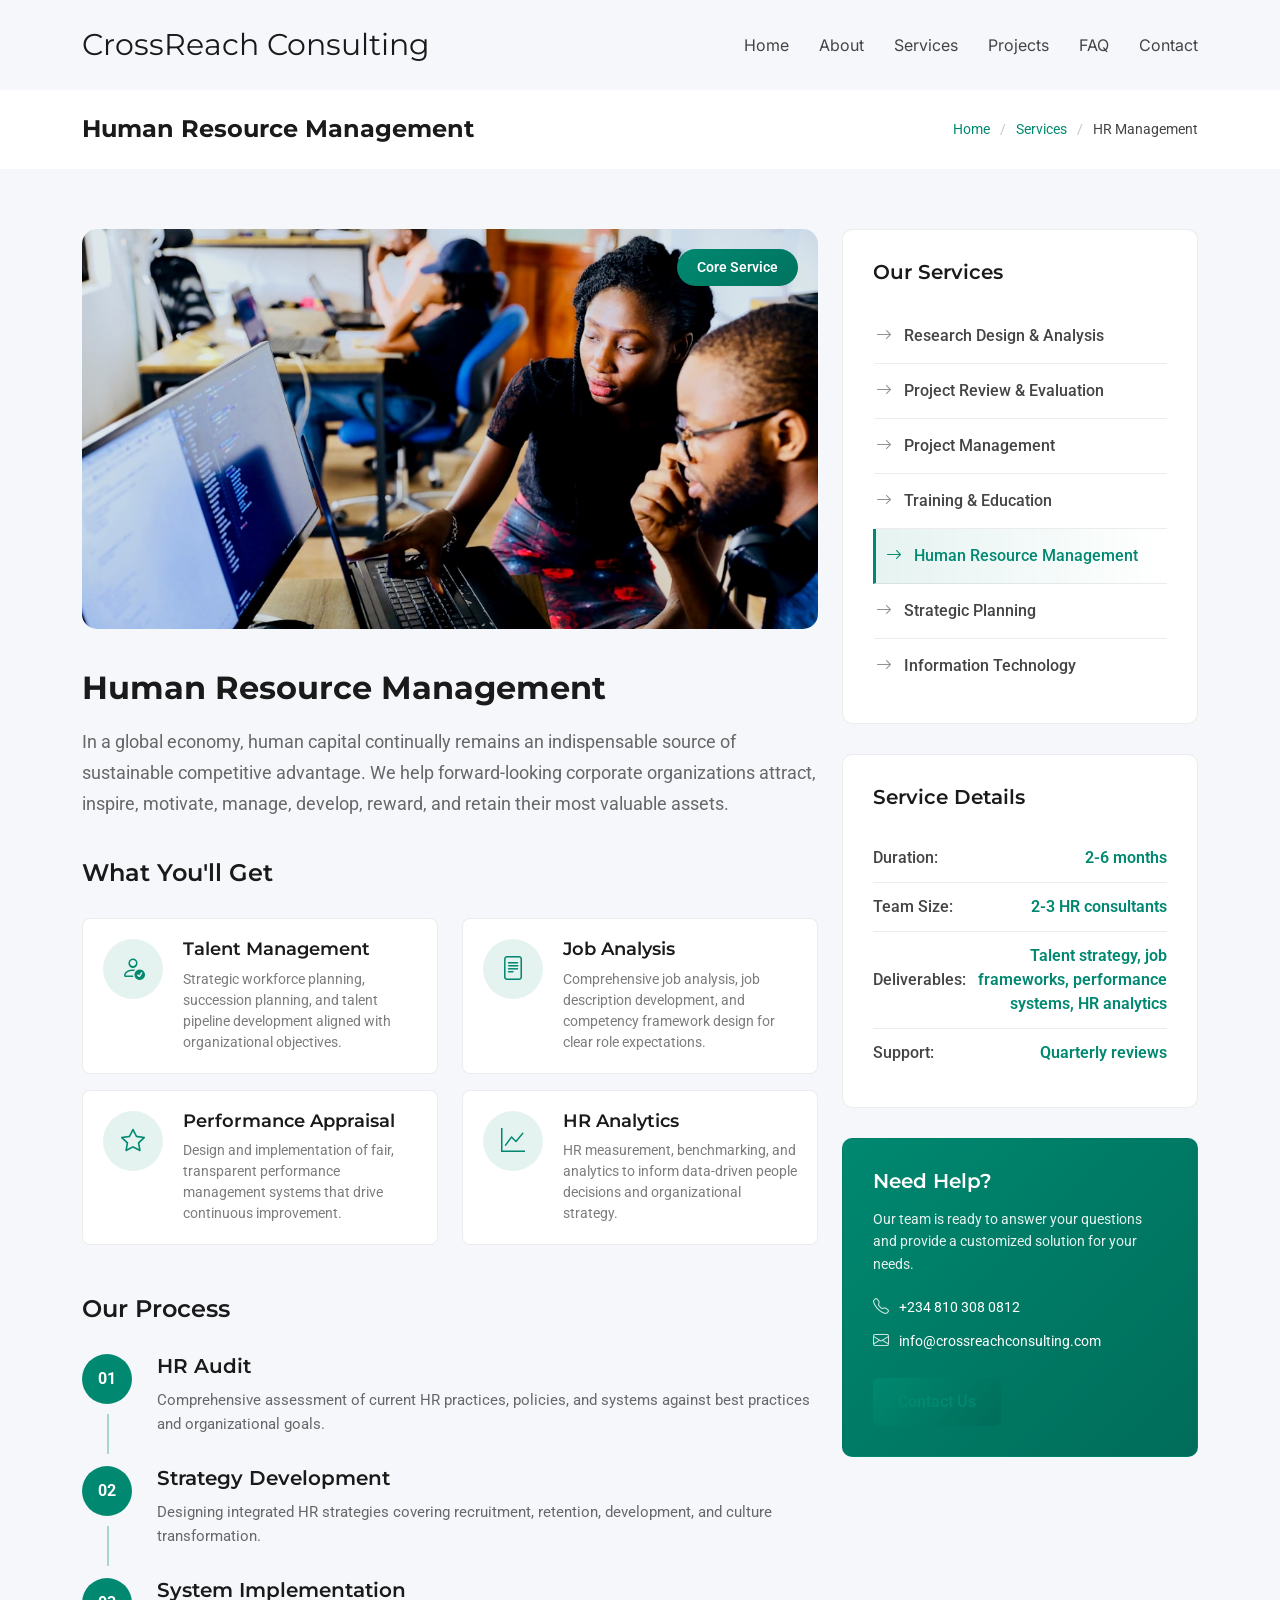
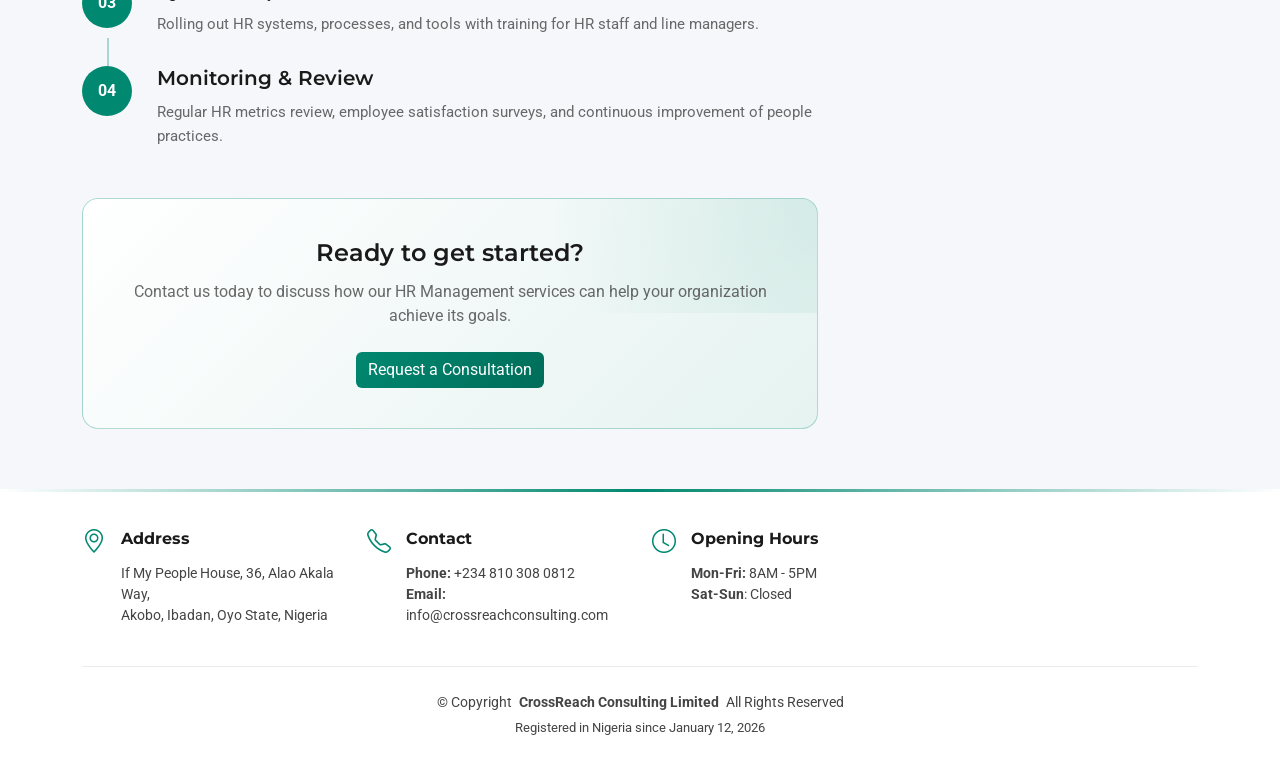
==== commit d9267d43: "Make small changes to words" ====
--- a/service-human-resource.html
+++ b/service-human-resource.html
@@ -4,7 +4,7 @@
 <head>
   <meta charset="utf-8">
   <meta content="width=device-width, initial-scale=1.0" name="viewport">
-  <title>Human Resource Management | Crossreach Consulting Limited</title>
+  <title>Human Resource Management | CrossReach Consulting Limited</title>
   <meta name="description" content="In a global economy, human capital continually remains an indispensable source of sustainable competitive advantage. We help forward-looking corporate organizat...">
   <meta name="keywords" content="consulting, hr management, Nigeria, capacity building, crossreach consulting">
 
@@ -34,7 +34,7 @@
     <div class="container position-relative d-flex align-items-center justify-content-between">
 
       <a href="index.html" class="logo d-flex align-items-center me-auto me-xl-0">
-        <h1 class="sitename">Crossreach Consulting</h1>
+        <h1 class="sitename">CrossReach Consulting</h1>
       </a>
 
       <nav id="navmenu" class="navmenu">
@@ -254,7 +254,7 @@
                     </div>
                     <div class="contact-item">
                       <i class="bi bi-envelope"></i>
-                      <span>info@influenceconsults.com</span>
+                      <span>info@crossreachconsulting.com</span>
                     </div>
                   </div>
                   <a href="index.html#contact" class="btn btn-primary">Contact Us</a>
@@ -280,8 +280,8 @@
           <i class="bi bi-geo-alt icon"></i>
           <div class="address">
             <h4>Address</h4>
-            <p>6th Floor, Cocoa House</p>
-            <p>Dugbe, Ibadan, Nigeria</p>
+            <p>If My People House, 36, Alao Akala Way,</p>
+            <p>Akobo, Ibadan, Oyo State, Nigeria</p>
             <p></p>
           </div>
 
@@ -293,7 +293,7 @@
             <h4>Contact</h4>
             <p>
               <strong>Phone:</strong> <span>+234 810 308 0812</span><br>
-              <strong>Email:</strong> <span>info@influenceconsults.com</span><br>
+              <strong>Email:</strong> <span>info@crossreachconsulting.com</span><br>
             </p>
           </div>
         </div>
@@ -310,9 +310,9 @@
         </div>    </div>
 
     <div class="container copyright text-center mt-4">
-      <p>© <span>Copyright</span> <strong class="px-1 sitename">Crossreach Consulting Limited</strong> <span>All Rights Reserved</span></p>
+      <p>© <span>Copyright</span> <strong class="px-1 sitename">CrossReach Consulting Limited</strong> <span>All Rights Reserved</span></p>
       <div class="credits">
-        <span>Registered in Nigeria since March 20, 2013</span>
+        <span>Registered in Nigeria since January 12, 2026</span>
       </div>
     </div>
 
--- a/assets/css/main.css
+++ b/assets/css/main.css
@@ -11,36 +11,36 @@
 
 /* Global Colors - The following color variables are used throughout the website. Updating them here will change the color scheme of the entire website */
 :root { 
-  --background-color: #070708; /* Background color for the entire website, including individual sections */
-  --default-color: rgba(255, 255, 255, 0.8); /* Default color used for the majority of the text content across the entire website */
-  --heading-color: #ffffff; /* Color for headings, subheadings and title throughout the website */
+  --background-color: #f5f7fa; /* Background color for the entire website, including individual sections */
+  --default-color: #444444; /* Default color used for the majority of the text content across the entire website */
+  --heading-color: #1a1a1a; /* Color for headings, subheadings and title throughout the website */
   --accent-color: #008870; /* Accent color that represents your brand on the website. It's used for buttons, links, and other elements that need to stand out */
-  --surface-color: #1f1f23; /* The surface color is used as a background of boxed elements within sections, such as cards, icon boxes, or other elements that require a visual separation from the global background. */
+  --surface-color: #ffffff; /* The surface color is used as a background of boxed elements within sections, such as cards, icon boxes, or other elements that require a visual separation from the global background. */
   --contrast-color: #ffffff; /* Contrast color for text, ensuring readability against backgrounds of accent, heading, or default colors. */
 }
 
 /* Nav Menu Colors - The following color variables are used specifically for the navigation menu. They are separate from the global colors to allow for more customization options */
 :root {
-  --nav-color: rgba(255, 255, 255, 0.8);  /* The default color of the main navmenu links */
+  --nav-color: #444444;  /* The default color of the main navmenu links */
   --nav-hover-color: #008870; /* Applied to main navmenu links when they are hovered over or active */
-  --nav-mobile-background-color: #1f1f23; /* Used as the background color for mobile navigation menu */
-  --nav-dropdown-background-color: #1f1f23; /* Used as the background color for dropdown items that appear when hovering over primary navigation items */
-  --nav-dropdown-color: rgba(255, 255, 255, 0.8); /* Used for navigation links of the dropdown items in the navigation menu. */
+  --nav-mobile-background-color: #ffffff; /* Used as the background color for mobile navigation menu */
+  --nav-dropdown-background-color: #ffffff; /* Used as the background color for dropdown items that appear when hovering over primary navigation items */
+  --nav-dropdown-color: #444444; /* Used for navigation links of the dropdown items in the navigation menu. */
   --nav-dropdown-hover-color: #008870; /* Similar to --nav-hover-color, this color is applied to dropdown navigation links when they are hovered over. */
 }
 
 /* Color Presets - These classes override global colors when applied to any section or element, providing reuse of the sam color scheme. */
 
 .light-background {
-  --background-color: #1d1d1e;
-  --surface-color: #37373e;
+  --background-color: #ffffff;
+  --surface-color: #f5f5f5;
 }
 
 .dark-background {
-  --background-color: #060606;
-  --default-color: #ffffff;
-  --heading-color: #ffffff;
-  --surface-color: #252525;
+  --background-color: #e9ecef;
+  --default-color: #444444;
+  --heading-color: #1a1a1a;
+  --surface-color: #dee2e6;
   --contrast-color: #ffffff;
 }
 
@@ -135,7 +135,7 @@
 # Global Header
 --------------------------------------------------------------*/
 .header {
-  --background-color: #070708;
+  --background-color: #f5f7fa;
   color: var(--default-color);
   background-color: var(--background-color);
   padding: 15px 0;
@@ -202,7 +202,14 @@
 /* Global Header on Scroll
 ------------------------------*/
 .scrolled .header {
-  --background-color: rgba(7, 7, 8, 0.8);
+  --background-color: rgba(255, 255, 255, 0.9);
+}
+
+/* Disable backdrop-filter when mobile nav is active to prevent containing block clipping */
+.mobile-nav-active .header,
+.mobile-nav-active.scrolled .header {
+  backdrop-filter: none;
+  -webkit-backdrop-filter: none;
 }
 
 /*--------------------------------------------------------------
@@ -407,12 +414,12 @@
   }
 
   .navmenu .dropdown ul ul {
-    background-color: rgba(33, 37, 41, 0.1);
+    background-color: rgba(0, 0, 0, 0.05);
   }
 
   .navmenu .dropdown>.dropdown-active {
     display: block;
-    background-color: rgba(33, 37, 41, 0.03);
+    background-color: rgba(0, 0, 0, 0.02);
   }
 
   .mobile-nav-active {
@@ -420,7 +427,7 @@
   }
 
   .mobile-nav-active .mobile-nav-toggle {
-    color: #fff;
+    color: var(--contrast-color);
     position: absolute;
     font-size: 32px;
     top: 15px;
@@ -433,7 +440,7 @@
     position: fixed;
     overflow: hidden;
     inset: 0;
-    background: rgba(33, 37, 41, 0.8);
+    background: rgba(0, 0, 0, 0.5);
     transition: 0.3s;
   }
 
@@ -2163,7 +2170,7 @@
 }
 
 .hero .hero-content h1 {
-  text-shadow: 0 2px 20px rgba(0,0,0,0.3);
+  text-shadow: 0 2px 20px rgba(0,0,0,0.1);
   letter-spacing: -1px;
 }
 
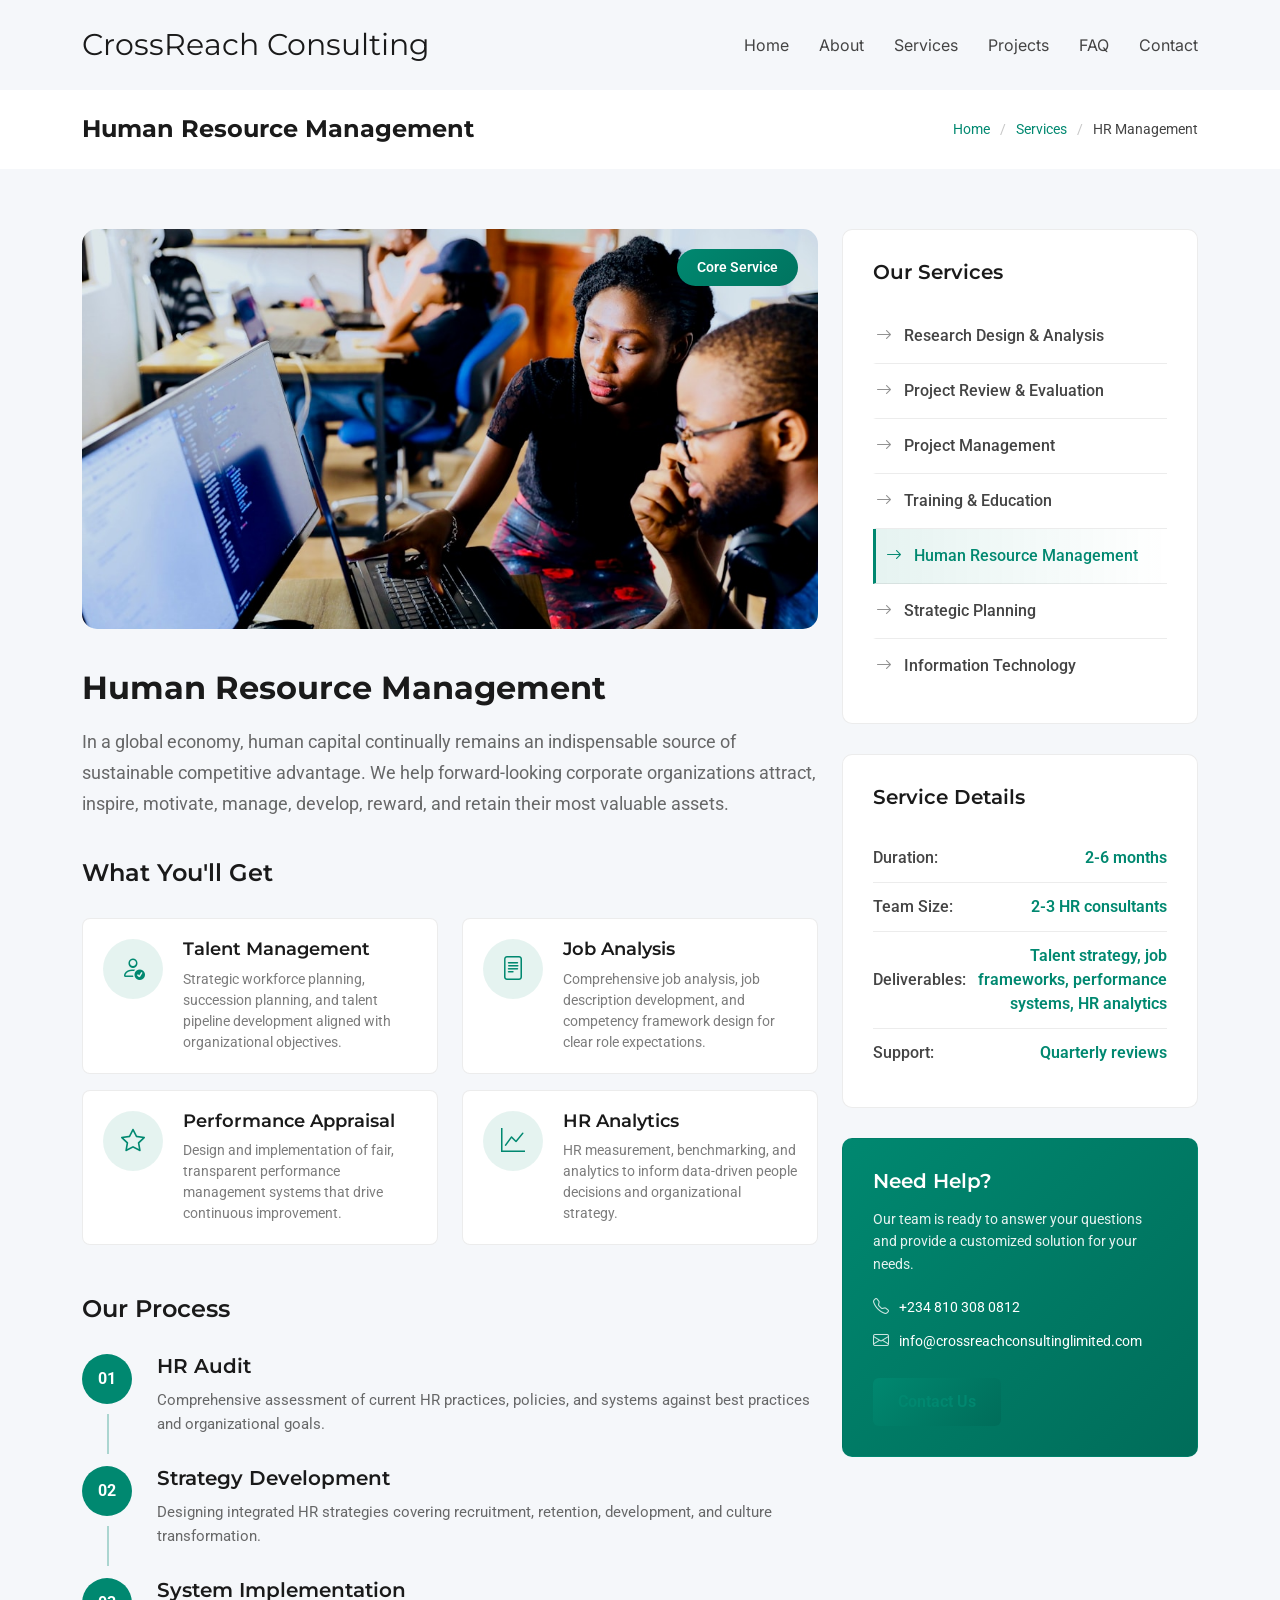
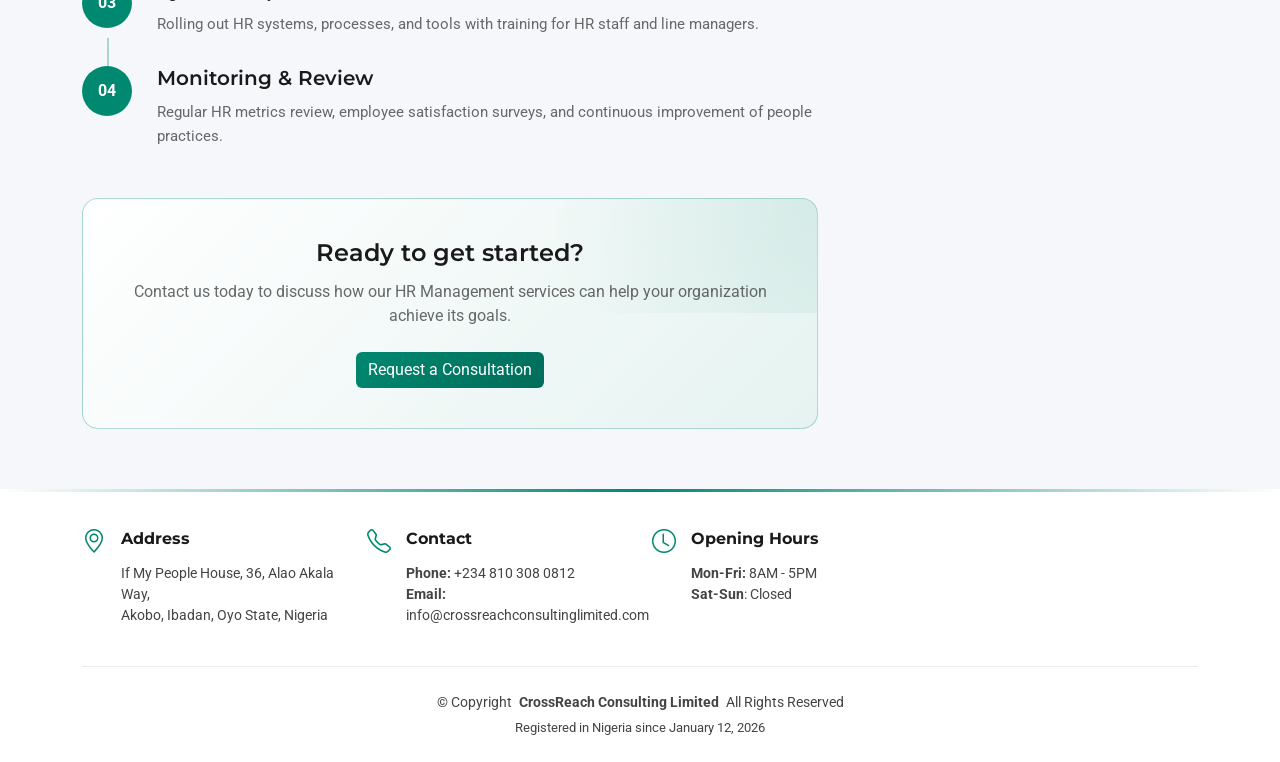
==== commit a864841c: "Update the email" ====
--- a/service-human-resource.html
+++ b/service-human-resource.html
@@ -254,7 +254,7 @@
                     </div>
                     <div class="contact-item">
                       <i class="bi bi-envelope"></i>
-                      <span>info@crossreachconsulting.com</span>
+                      <span>info@crossreachconsultinglimited.com</span>
                     </div>
                   </div>
                   <a href="index.html#contact" class="btn btn-primary">Contact Us</a>
@@ -293,7 +293,7 @@
             <h4>Contact</h4>
             <p>
               <strong>Phone:</strong> <span>+234 810 308 0812</span><br>
-              <strong>Email:</strong> <span>info@crossreachconsulting.com</span><br>
+              <strong>Email:</strong> <span>info@crossreachconsultinglimited.com</span><br>
             </p>
           </div>
         </div>
